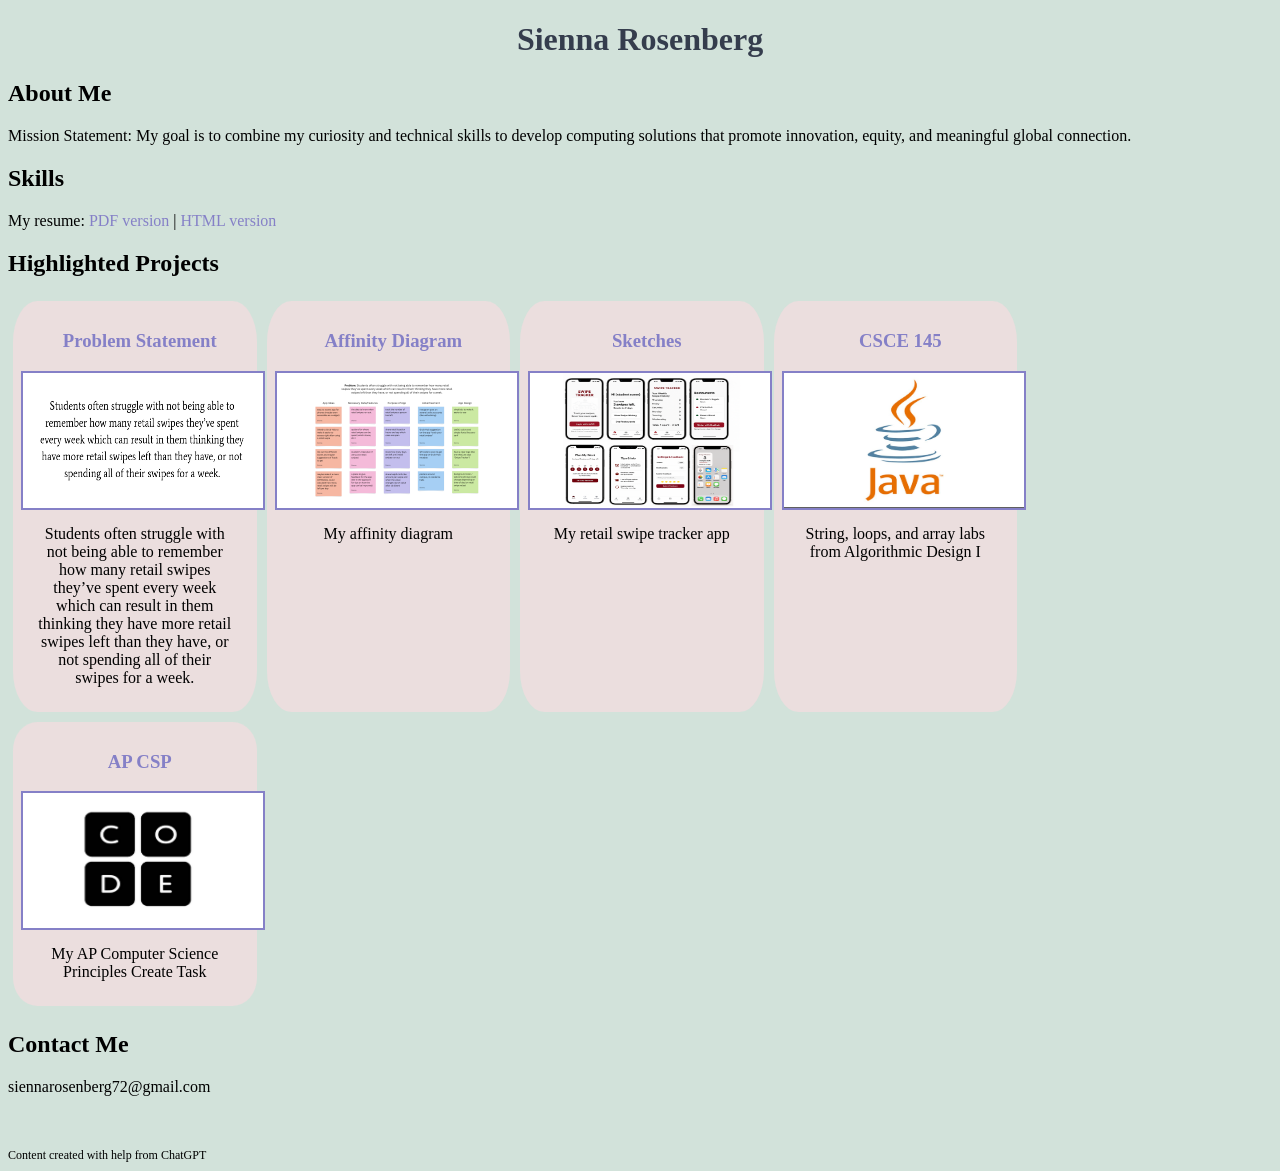
==== index.html @ 08573555 "footer" ====
<!DOCTYPE html>
<html>
    <head>
        <title>CSCE Project</title>
        <link rel="stylesheet" href="styles.css">
    </head>
    <body>
            <h1>Sienna Rosenberg</h1>
            <div class="about">
                <h2>About Me</h2>
                <p>Mission Statement: My goal is to combine my curiosity and technical skills to develop computing solutions that promote innovation, equity, and meaningful global connection.</p>
            </div>
            <div class="skills">
                <h2>Skills</h2>
                <span>
                    My resume: <a href="files/resume11.25.pdf">PDF version</a>
                    | <a href="resume.html">HTML version</a>
                </span>
            </div>
            <div class="projects">
                <h2>Highlighted Projects</h2>

                <!--   Problem Statement Assignment-->
                   <section class="project">
                    <a href="files/statement.pdf">
                        <h3>Problem Statement</h3>
                    </a>
                    <a href="files/statement.pdf">
                        <img src="images/problem.png">
                    </a>
                    <p>Students often struggle with not being able to remember how many retail swipes they’ve spent every week which can result in them thinking they have more retail swipes left than they have, or not spending all of their swipes for a week.</p>
                </section>

                <!--Affinity Diagram Assignment -->
                <section class="project">
                    <a href="files/Affinity_DOC.pdf">
                        <h3>Affinity Diagram</h3>
                    </a>
                    <a href="files/Affinity_DOC.pdf">
                        <img src="images/Affinity_IMG.png">
                    </a>
                    <p>My affinity diagram</p>
                </section>

                <!--Sketches Assignment-->
                <section class="project">
                    <a href="files/Sketches_DOC.pdf"><h3>Sketches</h3></a>
                    <a href="files/Sketches_DOC.pdf"><img src="images/Sketches_IMG.png"></a>
                    <p>My retail swipe tracker app</p>
                </section>

                <!--Repositories Assignment: CSCE145-->
                <section class="project">
                    <a href="https://github.com/siennarosenberg/CSCE145">
                        <h3>CSCE 145</h3>
                    </a>
                    <a href="https://github.com/siennarosenberg/CSCE145">
                        <img src="images/CSCE145.png">
                    </a>
                <p>String, loops, and array labs from Algorithmic Design I</p>
                </section>

                <!--Repositories Assignment: APCSP-->
                <section class="project">
                    <a href="https://github.com/siennarosenberg/APCSP">
                        <h3>AP CSP</h3>
                    </a>
                    <a href="https://github.com/siennarosenberg/APCSP">
                        <img src="images/APCSP.png">
                    </a>
                    <p>My AP Computer Science Principles Create Task</p>
                </section>

            </div>
            <div class="contact">
                <h2>Contact Me</h2>
                <p>siennarosenberg72@gmail.com
                </p>
            </div>
            <br><br>
    </body>
</html>
<footer>Content created with help from ChatGPT</footer>
---- styles.css ----
body {
    background: #d2e2da;
    font-family: Georgia, 'Times New Roman', Times, serif, Helvetica, sans-serif;
}
h1 {
    color: #353d4d;
    text-align: center;
}
h3 {
    color: rgb(133, 128, 199); 
    text-align: center;
}
.projects {
    display:flex;
    flex-wrap:wrap; 
} 
.projects h2 {
    width: 100%;
}
.project {
    width: 18%;
    margin: 5px;
    padding: 10px 8px;
    background: rgb(235, 222, 222);
    border-radius: 10%;
}
.project h3{
    margin-left: 10px;
}
.project img{
    width: 240px;
    height: 135px;
    margin: 10px;
    border: 2px solid rgb(133, 128, 199);
    display: block;
    margin: auto;
    text-align: center;
}
a { /* change the appearance of ALL links */
 text-decoration: none;
 color: rgb(133, 128, 199);
}
.project p { /* change the appearance of paragraph tags inside .project divs */
 text-align: center;
 margin: 15px;
}
footer{
    font-size: 12px;
}
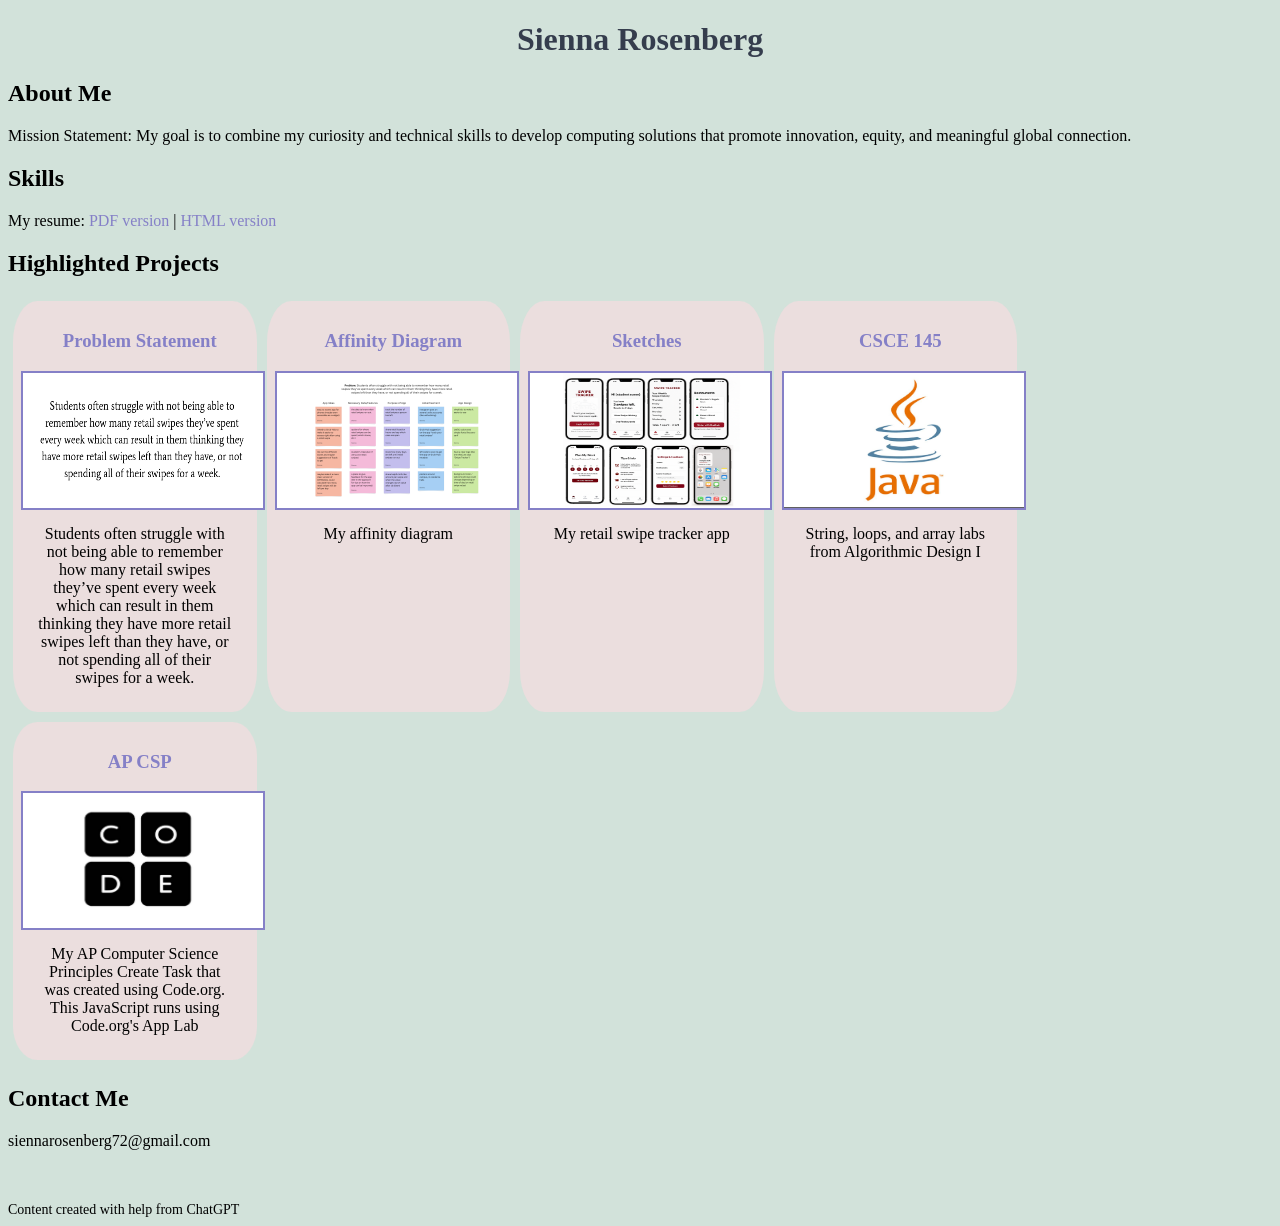
==== commit c0cb3610: "updating csp" ====
--- a/index.html
+++ b/index.html
@@ -69,7 +69,7 @@
                     <a href="https://github.com/siennarosenberg/APCSP">
                         <img src="images/APCSP.png">
                     </a>
-                    <p>My AP Computer Science Principles Create Task</p>
+                    <p>My AP Computer Science Principles Create Task that was created using Code.org. This JavaScript runs using Code.org's App Lab</p>
                 </section>
 
             </div>
--- a/styles.css
+++ b/styles.css
@@ -45,5 +45,5 @@
  margin: 15px;
 }
 footer{
-    font-size: 12px;
+    font-size: 14px;
 }
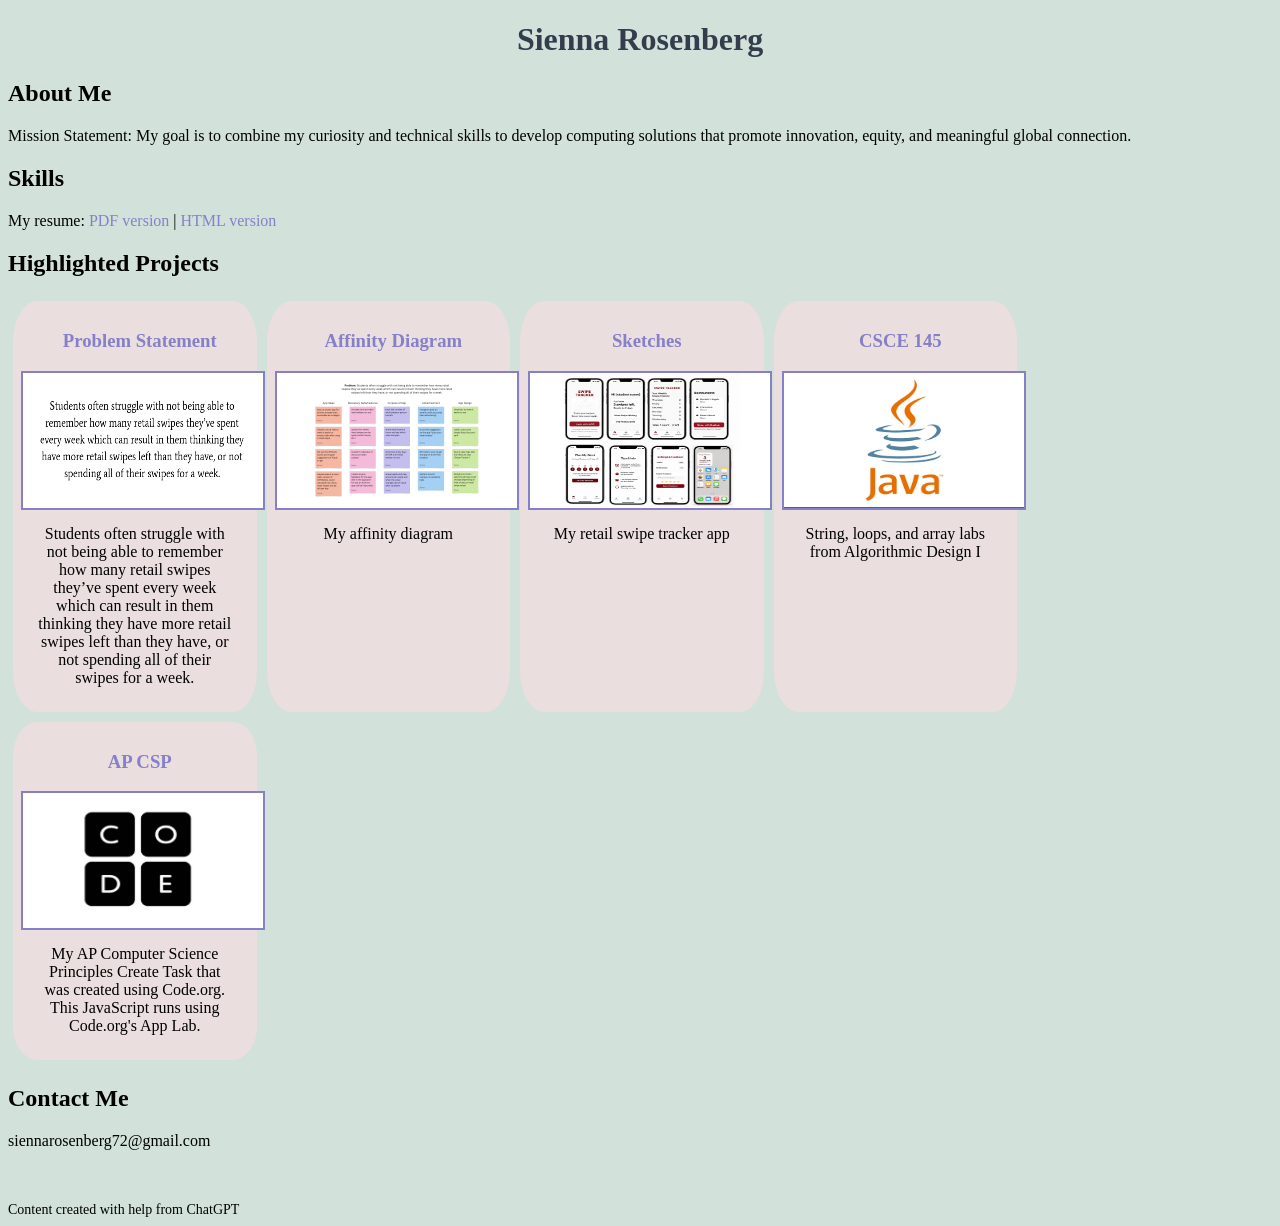
==== commit 6ece3e06: "adding punctuation" ====
--- a/index.html
+++ b/index.html
@@ -69,7 +69,7 @@
                     <a href="https://github.com/siennarosenberg/APCSP">
                         <img src="images/APCSP.png">
                     </a>
-                    <p>My AP Computer Science Principles Create Task that was created using Code.org. This JavaScript runs using Code.org's App Lab</p>
+                    <p>My AP Computer Science Principles Create Task that was created using Code.org. This JavaScript runs using Code.org's App Lab.</p>
                 </section>
 
             </div>
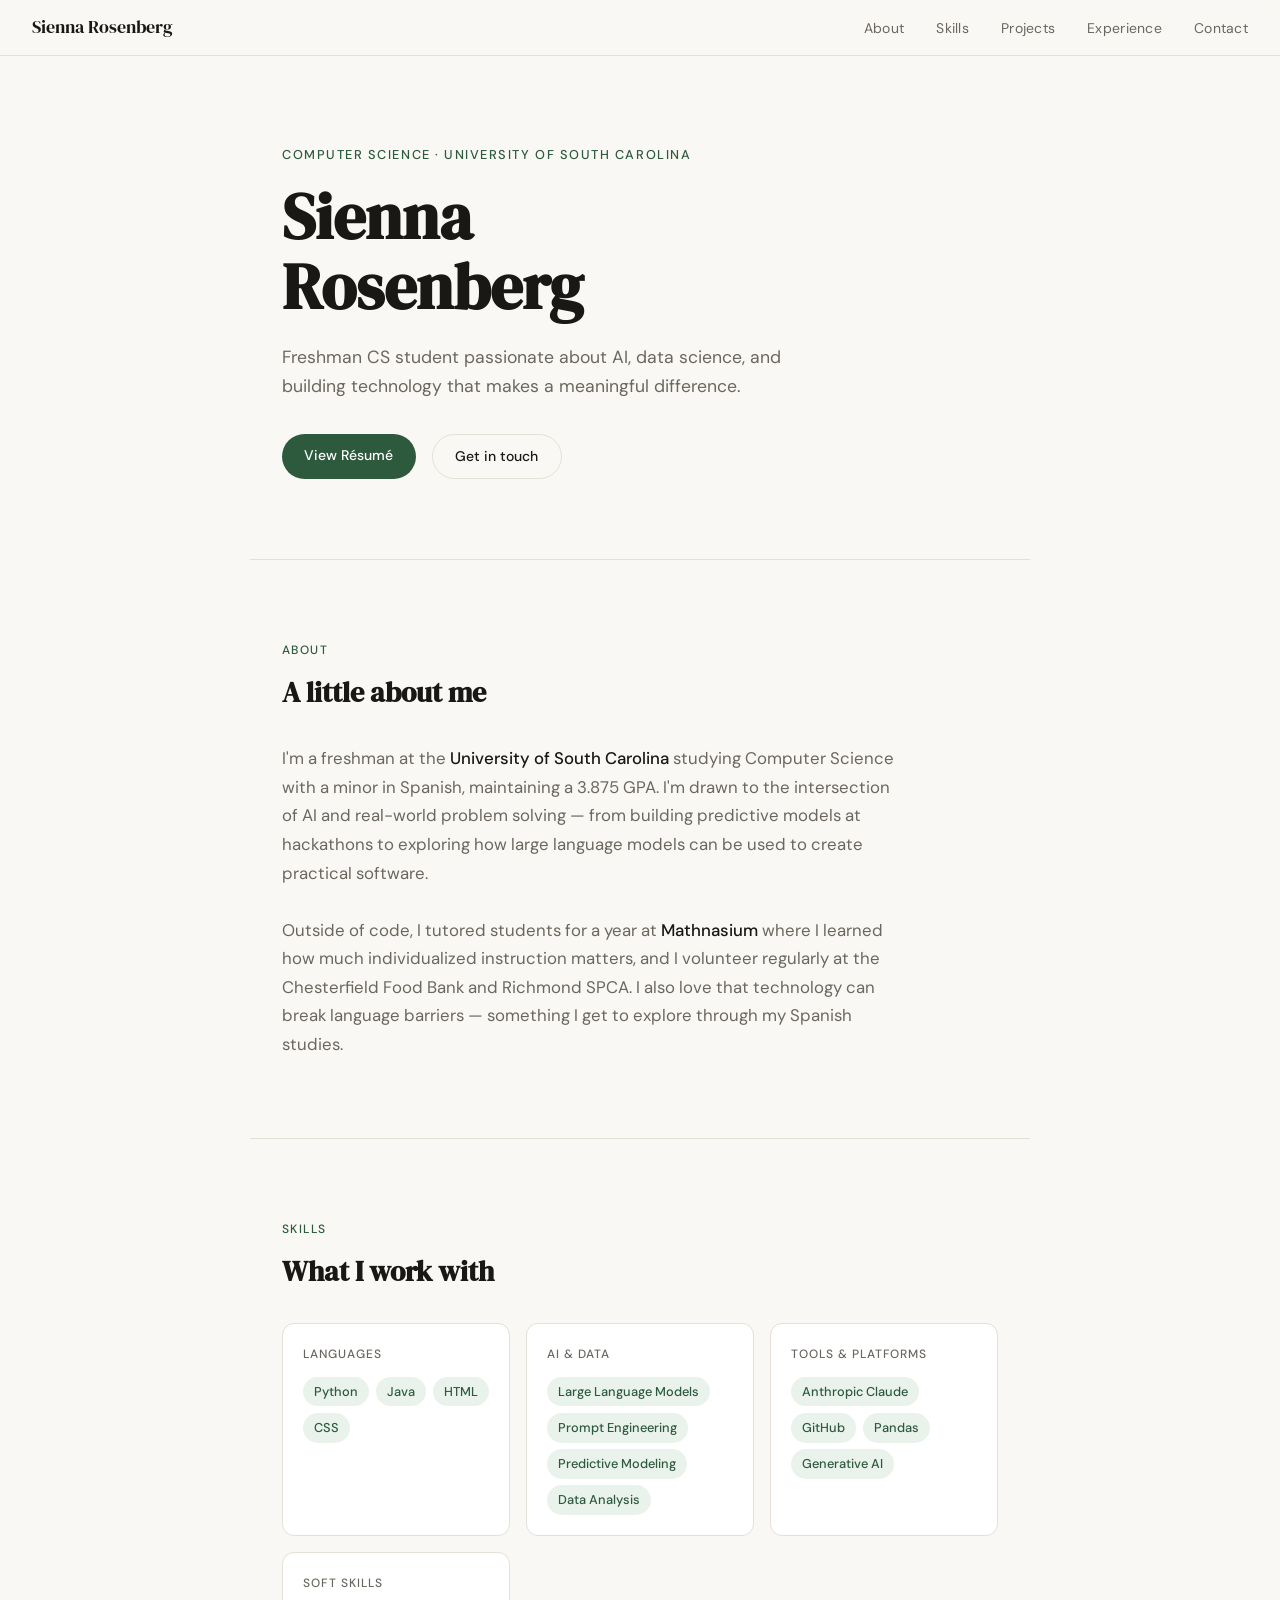
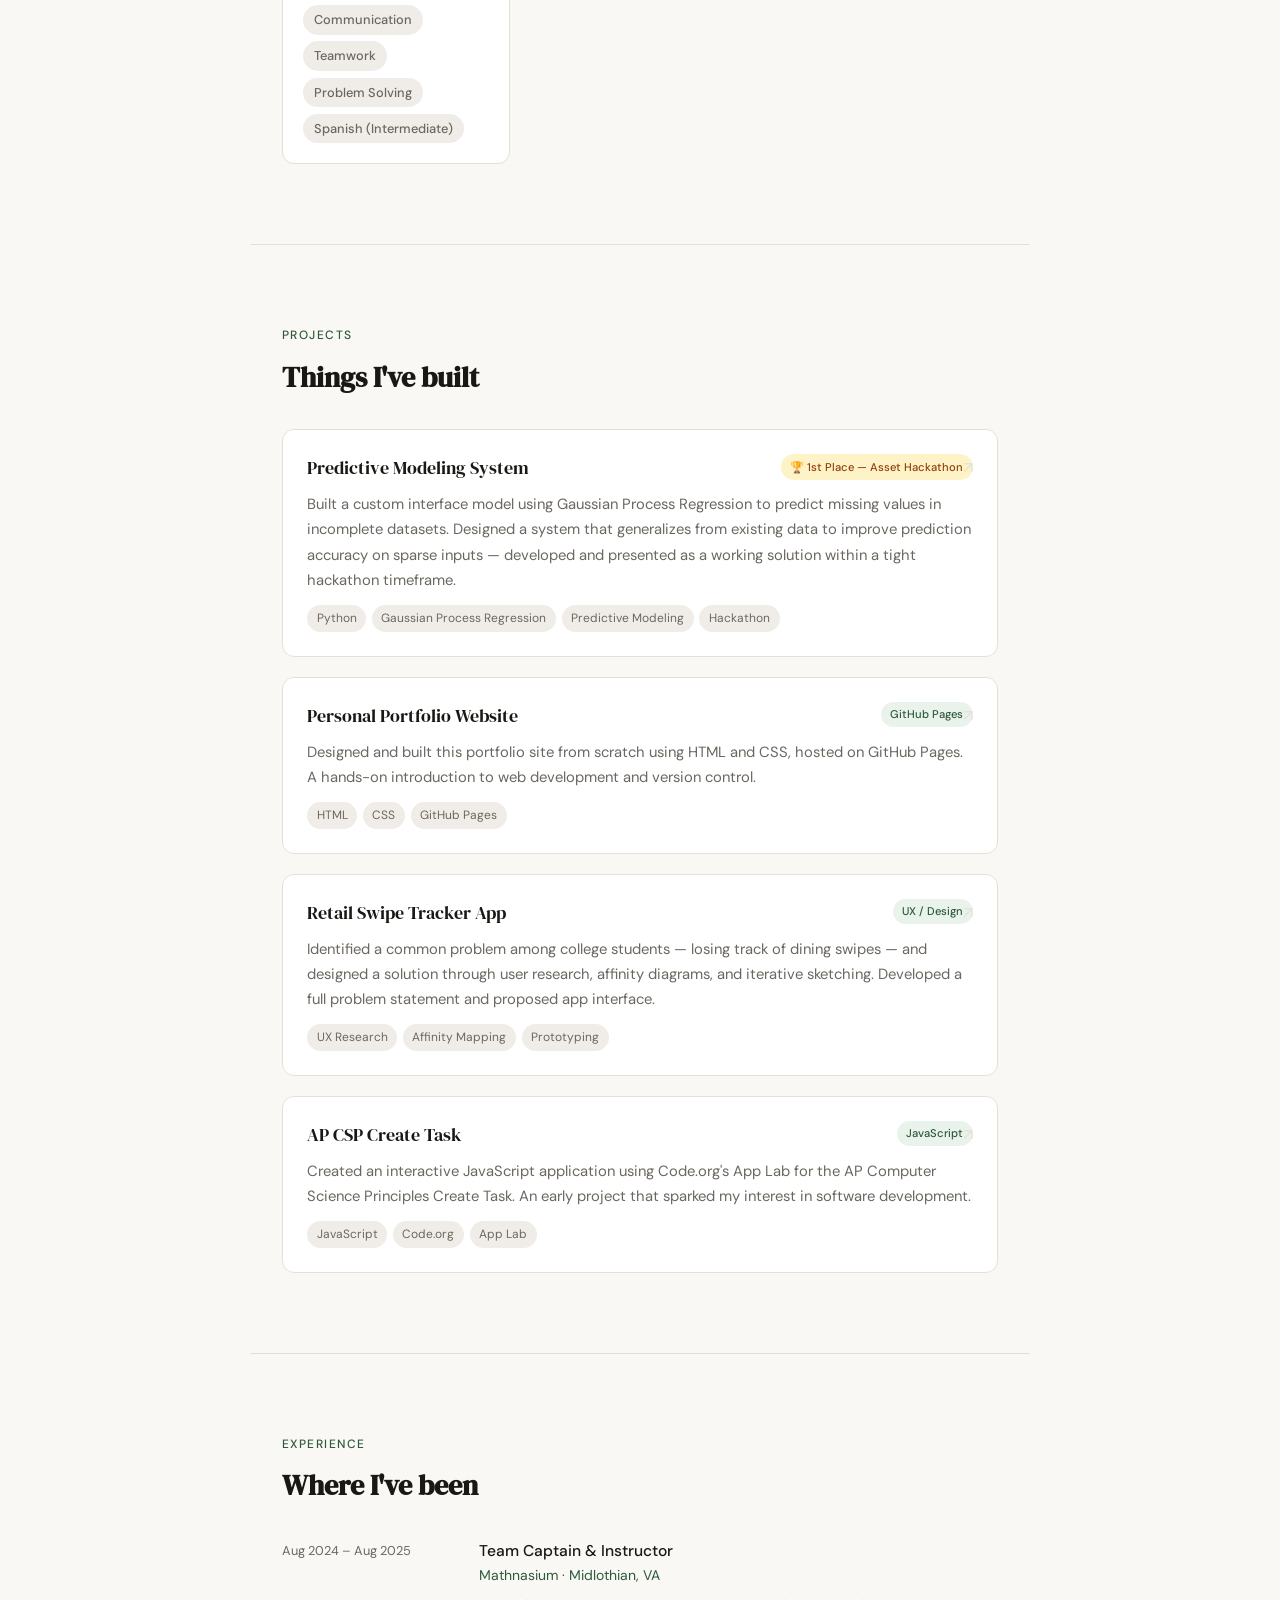
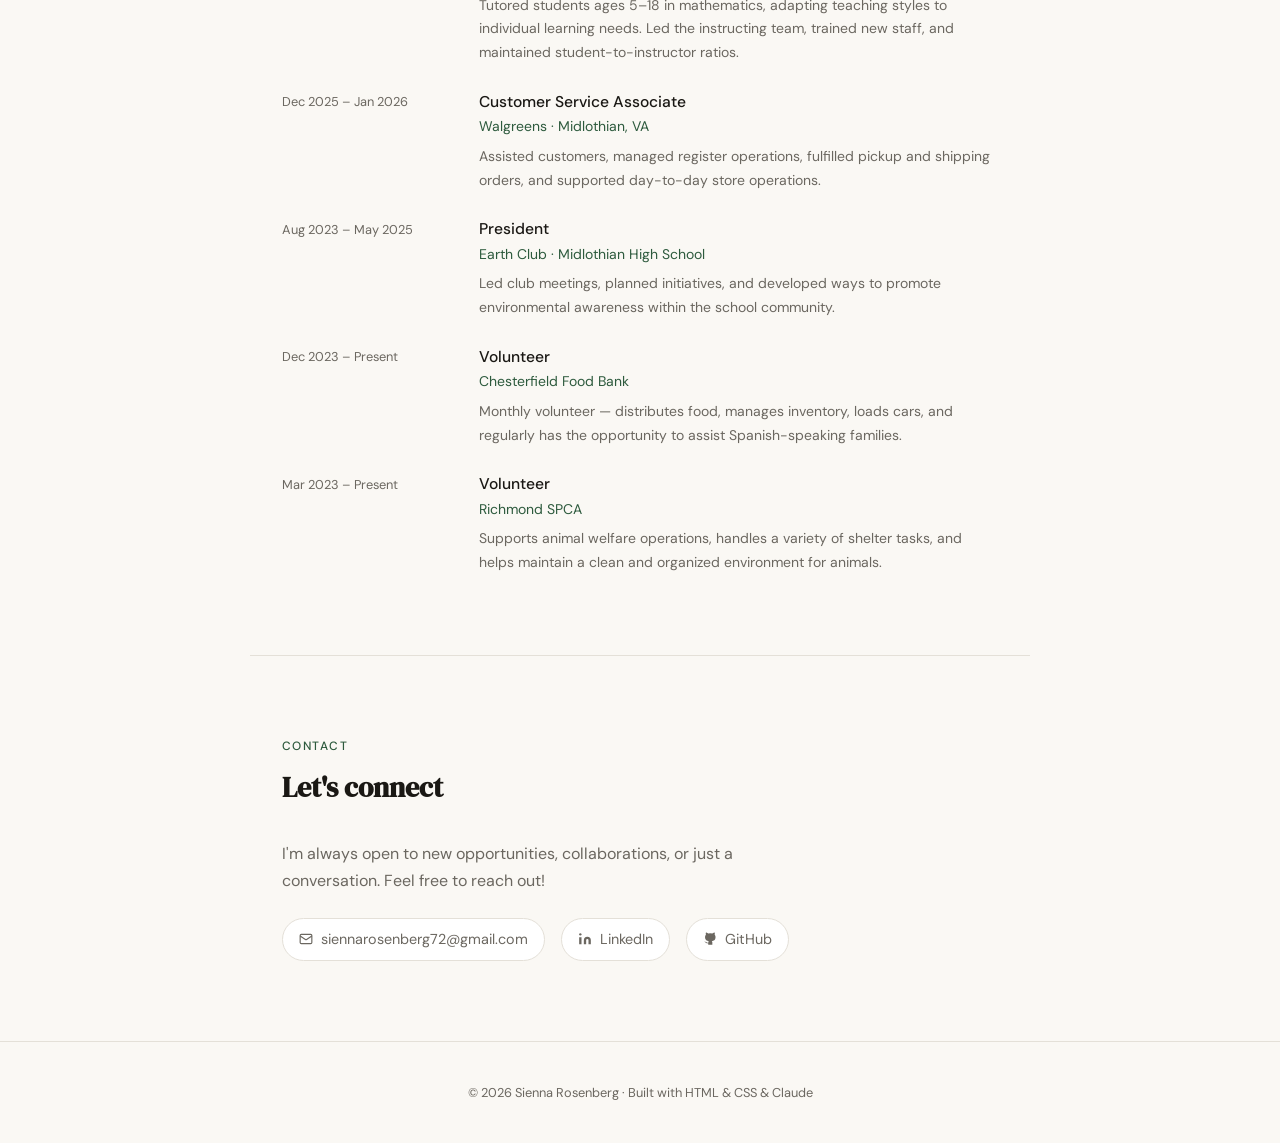
==== commit ee41ebc9: "Update index.html" ====
--- a/index.html
+++ b/index.html
@@ -1,84 +1,616 @@
-
 <!DOCTYPE html>
-<html>
-    <head>
-        <title>CSCE Project</title>
-        <link rel="stylesheet" href="styles.css">
-    </head>
-    <body>
-            <h1>Sienna Rosenberg</h1>
-            <div class="about">
-                <h2>About Me</h2>
-                <p>Mission Statement: My goal is to combine my curiosity and technical skills to develop computing solutions that promote innovation, equity, and meaningful global connection.</p>
-            </div>
-            <div class="skills">
-                <h2>Skills</h2>
-                <span>
-                    My resume: <a href="files/resume11.25.pdf">PDF version</a>
-                    | <a href="resume.html">HTML version</a>
-                </span>
-            </div>
-            <div class="projects">
-                <h2>Highlighted Projects</h2>
-
-                <!--   Problem Statement Assignment-->
-                   <section class="project">
-                    <a href="files/statement.pdf">
-                        <h3>Problem Statement</h3>
-                    </a>
-                    <a href="files/statement.pdf">
-                        <img src="images/problem.png">
-                    </a>
-                    <p>Students often struggle with not being able to remember how many retail swipes they’ve spent every week which can result in them thinking they have more retail swipes left than they have, or not spending all of their swipes for a week.</p>
-                </section>
-
-                <!--Affinity Diagram Assignment -->
-                <section class="project">
-                    <a href="files/Affinity_DOC.pdf">
-                        <h3>Affinity Diagram</h3>
-                    </a>
-                    <a href="files/Affinity_DOC.pdf">
-                        <img src="images/Affinity_IMG.png">
-                    </a>
-                    <p>My affinity diagram</p>
-                </section>
-
-                <!--Sketches Assignment-->
-                <section class="project">
-                    <a href="files/Sketches_DOC.pdf"><h3>Sketches</h3></a>
-                    <a href="files/Sketches_DOC.pdf"><img src="images/Sketches_IMG.png"></a>
-                    <p>My retail swipe tracker app</p>
-                </section>
-
-                <!--Repositories Assignment: CSCE145-->
-                <section class="project">
-                    <a href="https://github.com/siennarosenberg/CSCE145">
-                        <h3>CSCE 145</h3>
-                    </a>
-                    <a href="https://github.com/siennarosenberg/CSCE145">
-                        <img src="images/CSCE145.png">
-                    </a>
-                <p>String, loops, and array labs from Algorithmic Design I</p>
-                </section>
-
-                <!--Repositories Assignment: APCSP-->
-                <section class="project">
-                    <a href="https://github.com/siennarosenberg/APCSP">
-                        <h3>AP CSP</h3>
-                    </a>
-                    <a href="https://github.com/siennarosenberg/APCSP">
-                        <img src="images/APCSP.png">
-                    </a>
-                    <p>My AP Computer Science Principles Create Task that was created using Code.org. This JavaScript runs using Code.org's App Lab.</p>
-                </section>
-
-            </div>
-            <div class="contact">
-                <h2>Contact Me</h2>
-                <p>siennarosenberg72@gmail.com
-                </p>
-            </div>
-            <br><br>
-    </body>
+<html lang="en">
+<head>
+  <meta charset="UTF-8" />
+  <meta name="viewport" content="width=device-width, initial-scale=1.0" />
+  <title>Sienna Rosenberg</title>
+  <link href="https://fonts.googleapis.com/css2?family=DM+Serif+Display&family=DM+Sans:wght@300;400;500&display=swap" rel="stylesheet" />
+  <style>
+    *, *::before, *::after { box-sizing: border-box; margin: 0; padding: 0; }
+
+    :root {
+      --cream: #faf8f4;
+      --ink: #1a1814;
+      --muted: #6b6760;
+      --accent: #2d5a3d;
+      --accent-light: #eaf2ec;
+      --border: #e4e0d8;
+      --white: #ffffff;
+    }
+
+    html { scroll-behavior: smooth; }
+
+    body {
+      font-family: 'DM Sans', sans-serif;
+      background: var(--cream);
+      color: var(--ink);
+      font-size: 16px;
+      line-height: 1.7;
+    }
+
+    /* NAV */
+    nav {
+      position: fixed;
+      top: 0; left: 0; right: 0;
+      background: rgba(250, 248, 244, 0.92);
+      backdrop-filter: blur(8px);
+      border-bottom: 1px solid var(--border);
+      z-index: 100;
+      padding: 0 2rem;
+      height: 56px;
+      display: flex;
+      align-items: center;
+      justify-content: space-between;
+    }
+
+    .nav-name {
+      font-family: 'DM Serif Display', serif;
+      font-size: 1.1rem;
+      color: var(--ink);
+      text-decoration: none;
+    }
+
+    .nav-links {
+      display: flex;
+      gap: 2rem;
+      list-style: none;
+    }
+
+    .nav-links a {
+      font-size: 0.875rem;
+      font-weight: 400;
+      color: var(--muted);
+      text-decoration: none;
+      letter-spacing: 0.02em;
+      transition: color 0.2s;
+    }
+
+    .nav-links a:hover { color: var(--ink); }
+
+    /* SECTIONS */
+    section {
+      max-width: 780px;
+      margin: 0 auto;
+      padding: 5rem 2rem;
+    }
+
+    section + section {
+      border-top: 1px solid var(--border);
+    }
+
+    /* HERO */
+    #hero {
+      padding-top: 9rem;
+      padding-bottom: 5rem;
+    }
+
+    .hero-eyebrow {
+      font-size: 0.8rem;
+      font-weight: 500;
+      letter-spacing: 0.12em;
+      text-transform: uppercase;
+      color: var(--accent);
+      margin-bottom: 1rem;
+    }
+
+    h1 {
+      font-family: 'DM Serif Display', serif;
+      font-size: clamp(2.8rem, 6vw, 4rem);
+      line-height: 1.1;
+      color: var(--ink);
+      margin-bottom: 1.25rem;
+    }
+
+    .hero-sub {
+      font-size: 1.1rem;
+      color: var(--muted);
+      max-width: 520px;
+      margin-bottom: 2rem;
+    }
+
+    .hero-links {
+      display: flex;
+      gap: 1rem;
+      flex-wrap: wrap;
+    }
+
+    .btn {
+      display: inline-block;
+      padding: 0.6rem 1.4rem;
+      border-radius: 100px;
+      font-size: 0.875rem;
+      font-weight: 500;
+      text-decoration: none;
+      transition: all 0.2s;
+    }
+
+    .btn-primary {
+      background: var(--accent);
+      color: #fff;
+    }
+
+    .btn-primary:hover { background: #234a30; }
+
+    .btn-outline {
+      border: 1px solid var(--border);
+      color: var(--ink);
+      background: transparent;
+    }
+
+    .btn-outline:hover { background: var(--white); border-color: #ccc; }
+
+    /* SECTION HEADINGS */
+    .section-label {
+      font-size: 0.75rem;
+      font-weight: 500;
+      letter-spacing: 0.12em;
+      text-transform: uppercase;
+      color: var(--accent);
+      margin-bottom: 0.5rem;
+    }
+
+    h2 {
+      font-family: 'DM Serif Display', serif;
+      font-size: 1.75rem;
+      color: var(--ink);
+      margin-bottom: 1.75rem;
+    }
+
+    /* ABOUT */
+    .about-text {
+      font-size: 1.05rem;
+      color: var(--muted);
+      max-width: 620px;
+    }
+
+    .about-text strong { color: var(--ink); font-weight: 500; }
+
+    /* SKILLS */
+    .skills-grid {
+      display: grid;
+      grid-template-columns: repeat(auto-fit, minmax(200px, 1fr));
+      gap: 1rem;
+    }
+
+    .skill-card {
+      background: var(--white);
+      border: 1px solid var(--border);
+      border-radius: 12px;
+      padding: 1.25rem;
+    }
+
+    .skill-card-title {
+      font-size: 0.75rem;
+      font-weight: 500;
+      letter-spacing: 0.08em;
+      text-transform: uppercase;
+      color: var(--muted);
+      margin-bottom: 0.75rem;
+    }
+
+    .skill-tags {
+      display: flex;
+      flex-wrap: wrap;
+      gap: 0.4rem;
+    }
+
+    .tag {
+      font-size: 0.8rem;
+      padding: 0.25rem 0.7rem;
+      border-radius: 100px;
+      background: var(--accent-light);
+      color: var(--accent);
+      font-weight: 500;
+    }
+
+    .tag-gray {
+      background: #f0ede8;
+      color: var(--muted);
+    }
+
+    /* PROJECTS */
+    .projects-list {
+      display: flex;
+      flex-direction: column;
+      gap: 1.25rem;
+    }
+
+    .project-card {
+      background: var(--white);
+      border: 1px solid var(--border);
+      border-radius: 12px;
+      padding: 1.5rem;
+      text-decoration: none;
+      color: inherit;
+      display: block;
+      transition: border-color 0.2s, transform 0.2s;
+      position: relative;
+    }
+
+    .project-card:hover {
+      border-color: var(--accent);
+      transform: translateY(-2px);
+    }
+
+    .project-header {
+      display: flex;
+      align-items: flex-start;
+      justify-content: space-between;
+      gap: 1rem;
+      margin-bottom: 0.5rem;
+    }
+
+    .project-title {
+      font-family: 'DM Serif Display', serif;
+      font-size: 1.1rem;
+      color: var(--ink);
+    }
+
+    .project-badge {
+      font-size: 0.7rem;
+      font-weight: 500;
+      padding: 0.2rem 0.6rem;
+      border-radius: 100px;
+      white-space: nowrap;
+    }
+
+    .badge-winner {
+      background: #fef3c7;
+      color: #92400e;
+    }
+
+    .badge-class {
+      background: var(--accent-light);
+      color: var(--accent);
+    }
+
+    .project-desc {
+      font-size: 0.925rem;
+      color: var(--muted);
+      margin-bottom: 0.75rem;
+    }
+
+    .project-tags {
+      display: flex;
+      flex-wrap: wrap;
+      gap: 0.35rem;
+    }
+
+    .project-tag {
+      font-size: 0.75rem;
+      padding: 0.2rem 0.6rem;
+      border-radius: 100px;
+      background: #f0ede8;
+      color: var(--muted);
+    }
+
+    .arrow {
+      position: absolute;
+      top: 1.5rem;
+      right: 1.5rem;
+      font-size: 1rem;
+      color: var(--border);
+      transition: color 0.2s;
+    }
+
+    .project-card:hover .arrow { color: var(--accent); }
+
+    /* EXPERIENCE */
+    .exp-list {
+      display: flex;
+      flex-direction: column;
+      gap: 1.5rem;
+    }
+
+    .exp-item {
+      display: grid;
+      grid-template-columns: 1fr 3fr;
+      gap: 1.5rem;
+    }
+
+    @media (max-width: 560px) {
+      .exp-item { grid-template-columns: 1fr; gap: 0.25rem; }
+      nav .nav-links { display: none; }
+    }
+
+    .exp-date {
+      font-size: 0.8rem;
+      color: var(--muted);
+      padding-top: 0.15rem;
+    }
+
+    .exp-role {
+      font-weight: 500;
+      font-size: 0.975rem;
+      color: var(--ink);
+    }
+
+    .exp-org {
+      font-size: 0.875rem;
+      color: var(--accent);
+      margin-bottom: 0.35rem;
+    }
+
+    .exp-desc {
+      font-size: 0.875rem;
+      color: var(--muted);
+    }
+
+    /* CONTACT */
+    .contact-row {
+      display: flex;
+      flex-wrap: wrap;
+      gap: 1rem;
+      margin-top: 1.5rem;
+    }
+
+    .contact-link {
+      display: flex;
+      align-items: center;
+      gap: 0.5rem;
+      font-size: 0.9rem;
+      color: var(--muted);
+      text-decoration: none;
+      padding: 0.5rem 1rem;
+      border: 1px solid var(--border);
+      border-radius: 100px;
+      background: var(--white);
+      transition: all 0.2s;
+    }
+
+    .contact-link:hover {
+      color: var(--ink);
+      border-color: #aaa;
+    }
+
+    /* FOOTER */
+    footer {
+      text-align: center;
+      padding: 2.5rem;
+      font-size: 0.8rem;
+      color: var(--muted);
+      border-top: 1px solid var(--border);
+    }
+
+    /* ANIMATIONS */
+    @keyframes fadeUp {
+      from { opacity: 0; transform: translateY(18px); }
+      to   { opacity: 1; transform: translateY(0); }
+    }
+
+    .fade-up {
+      opacity: 0;
+      animation: fadeUp 0.55s ease forwards;
+    }
+
+    .delay-1 { animation-delay: 0.1s; }
+    .delay-2 { animation-delay: 0.22s; }
+    .delay-3 { animation-delay: 0.34s; }
+    .delay-4 { animation-delay: 0.46s; }
+  </style>
+</head>
+<body>
+
+  <nav>
+    <a class="nav-name" href="#hero">Sienna Rosenberg</a>
+    <ul class="nav-links">
+      <li><a href="#about">About</a></li>
+      <li><a href="#skills">Skills</a></li>
+      <li><a href="#projects">Projects</a></li>
+      <li><a href="#experience">Experience</a></li>
+      <li><a href="#contact">Contact</a></li>
+    </ul>
+  </nav>
+
+  <!-- HERO -->
+  <section id="hero">
+    <p class="hero-eyebrow fade-up">Computer Science · University of South Carolina</p>
+    <h1 class="fade-up delay-1">Sienna<br>Rosenberg</h1>
+    <p class="hero-sub fade-up delay-2">Freshman CS student passionate about AI, data science, and building technology that makes a meaningful difference.</p>
+    <div class="hero-links fade-up delay-3">
+      <a href="https://siennarosenberg.github.io/files/resume11.25.pdf" class="btn btn-primary" target="_blank">View Résumé</a>
+      <a href="#contact" class="btn btn-outline">Get in touch</a>
+    </div>
+  </section>
+
+  <!-- ABOUT -->
+  <section id="about">
+    <p class="section-label">About</p>
+    <h2>A little about me</h2>
+    <p class="about-text">
+      I'm a freshman at the <strong>University of South Carolina</strong> studying Computer Science with a minor in Spanish, maintaining a 3.875 GPA. I'm drawn to the intersection of AI and real-world problem solving — from building predictive models at hackathons to exploring how large language models can be used to create practical software.<br><br>
+      Outside of code, I tutored students for a year at <strong>Mathnasium</strong> where I learned how much individualized instruction matters, and I volunteer regularly at the Chesterfield Food Bank and Richmond SPCA. I also love that technology can break language barriers — something I get to explore through my Spanish studies.
+    </p>
+  </section>
+
+  <!-- SKILLS -->
+  <section id="skills">
+    <p class="section-label">Skills</p>
+    <h2>What I work with</h2>
+    <div class="skills-grid">
+      <div class="skill-card">
+        <p class="skill-card-title">Languages</p>
+        <div class="skill-tags">
+          <span class="tag">Python</span>
+          <span class="tag">Java</span>
+          <span class="tag">HTML</span>
+          <span class="tag">CSS</span>
+        </div>
+      </div>
+      <div class="skill-card">
+        <p class="skill-card-title">AI &amp; Data</p>
+        <div class="skill-tags">
+          <span class="tag">Large Language Models</span>
+          <span class="tag">Prompt Engineering</span>
+          <span class="tag">Predictive Modeling</span>
+          <span class="tag">Data Analysis</span>
+        </div>
+      </div>
+      <div class="skill-card">
+        <p class="skill-card-title">Tools &amp; Platforms</p>
+        <div class="skill-tags">
+          <span class="tag">Anthropic Claude</span>
+          <span class="tag">GitHub</span>
+          <span class="tag">Pandas</span>
+          <span class="tag">Generative AI</span>
+        </div>
+      </div>
+      <div class="skill-card">
+        <p class="skill-card-title">Soft Skills</p>
+        <div class="skill-tags">
+          <span class="tag tag-gray">Communication</span>
+          <span class="tag tag-gray">Teamwork</span>
+          <span class="tag tag-gray">Problem Solving</span>
+          <span class="tag tag-gray">Spanish (Intermediate)</span>
+        </div>
+      </div>
+    </div>
+  </section>
+
+  <!-- PROJECTS -->
+  <section id="projects">
+    <p class="section-label">Projects</p>
+    <h2>Things I've built</h2>
+    <div class="projects-list">
+
+      <a class="project-card" href="#" target="_blank">
+        <div class="project-header">
+          <span class="project-title">Predictive Modeling System</span>
+          <span class="project-badge badge-winner">🏆 1st Place — Asset Hackathon</span>
+        </div>
+        <p class="project-desc">Built a custom interface model using Gaussian Process Regression to predict missing values in incomplete datasets. Designed a system that generalizes from existing data to improve prediction accuracy on sparse inputs — developed and presented as a working solution within a tight hackathon timeframe.</p>
+        <div class="project-tags">
+          <span class="project-tag">Python</span>
+          <span class="project-tag">Gaussian Process Regression</span>
+          <span class="project-tag">Predictive Modeling</span>
+          <span class="project-tag">Hackathon</span>
+        </div>
+        <span class="arrow">↗</span>
+      </a>
+
+      <a class="project-card" href="https://siennarosenberg.github.io/" target="_blank">
+        <div class="project-header">
+          <span class="project-title">Personal Portfolio Website</span>
+          <span class="project-badge badge-class">GitHub Pages</span>
+        </div>
+        <p class="project-desc">Designed and built this portfolio site from scratch using HTML and CSS, hosted on GitHub Pages. A hands-on introduction to web development and version control.</p>
+        <div class="project-tags">
+          <span class="project-tag">HTML</span>
+          <span class="project-tag">CSS</span>
+          <span class="project-tag">GitHub Pages</span>
+        </div>
+        <span class="arrow">↗</span>
+      </a>
+
+      <a class="project-card" href="https://github.com/siennarosenberg/CSCE145" target="_blank">
+        <div class="project-header">
+          <span class="project-title">Retail Swipe Tracker App</span>
+          <span class="project-badge badge-class">UX / Design</span>
+        </div>
+        <p class="project-desc">Identified a common problem among college students — losing track of dining swipes — and designed a solution through user research, affinity diagrams, and iterative sketching. Developed a full problem statement and proposed app interface.</p>
+        <div class="project-tags">
+          <span class="project-tag">UX Research</span>
+          <span class="project-tag">Affinity Mapping</span>
+          <span class="project-tag">Prototyping</span>
+        </div>
+        <span class="arrow">↗</span>
+      </a>
+
+      <a class="project-card" href="https://github.com/siennarosenberg/APCSP" target="_blank">
+        <div class="project-header">
+          <span class="project-title">AP CSP Create Task</span>
+          <span class="project-badge badge-class">JavaScript</span>
+        </div>
+        <p class="project-desc">Created an interactive JavaScript application using Code.org's App Lab for the AP Computer Science Principles Create Task. An early project that sparked my interest in software development.</p>
+        <div class="project-tags">
+          <span class="project-tag">JavaScript</span>
+          <span class="project-tag">Code.org</span>
+          <span class="project-tag">App Lab</span>
+        </div>
+        <span class="arrow">↗</span>
+      </a>
+
+    </div>
+  </section>
+
+  <!-- EXPERIENCE -->
+  <section id="experience">
+    <p class="section-label">Experience</p>
+    <h2>Where I've been</h2>
+    <div class="exp-list">
+
+      <div class="exp-item">
+        <span class="exp-date">Aug 2024 – Aug 2025</span>
+        <div>
+          <p class="exp-role">Team Captain &amp; Instructor</p>
+          <p class="exp-org">Mathnasium · Midlothian, VA</p>
+          <p class="exp-desc">Tutored students ages 5–18 in mathematics, adapting teaching styles to individual learning needs. Led the instructing team, trained new staff, and maintained student-to-instructor ratios.</p>
+        </div>
+      </div>
+
+      <div class="exp-item">
+        <span class="exp-date">Dec 2025 – Jan 2026</span>
+        <div>
+          <p class="exp-role">Customer Service Associate</p>
+          <p class="exp-org">Walgreens · Midlothian, VA</p>
+          <p class="exp-desc">Assisted customers, managed register operations, fulfilled pickup and shipping orders, and supported day-to-day store operations.</p>
+        </div>
+      </div>
+
+      <div class="exp-item">
+        <span class="exp-date">Aug 2023 – May 2025</span>
+        <div>
+          <p class="exp-role">President</p>
+          <p class="exp-org">Earth Club · Midlothian High School</p>
+          <p class="exp-desc">Led club meetings, planned initiatives, and developed ways to promote environmental awareness within the school community.</p>
+        </div>
+      </div>
+
+      <div class="exp-item">
+        <span class="exp-date">Dec 2023 – Present</span>
+        <div>
+          <p class="exp-role">Volunteer</p>
+          <p class="exp-org">Chesterfield Food Bank</p>
+          <p class="exp-desc">Monthly volunteer — distributes food, manages inventory, loads cars, and regularly has the opportunity to assist Spanish-speaking families.</p>
+        </div>
+      </div>
+
+      <div class="exp-item">
+        <span class="exp-date">Mar 2023 – Present</span>
+        <div>
+          <p class="exp-role">Volunteer</p>
+          <p class="exp-org">Richmond SPCA</p>
+          <p class="exp-desc">Supports animal welfare operations, handles a variety of shelter tasks, and helps maintain a clean and organized environment for animals.</p>
+        </div>
+      </div>
+
+    </div>
+  </section>
+
+  <!-- CONTACT -->
+  <section id="contact">
+    <p class="section-label">Contact</p>
+    <h2>Let's connect</h2>
+    <p style="color: var(--muted); max-width: 480px;">I'm always open to new opportunities, collaborations, or just a conversation. Feel free to reach out!</p>
+    <div class="contact-row">
+      <a class="contact-link" href="mailto:siennarosenberg72@gmail.com">
+        <svg width="14" height="14" viewBox="0 0 24 24" fill="none" stroke="currentColor" stroke-width="2"><rect x="2" y="4" width="20" height="16" rx="2"/><path d="m22 7-8.97 5.7a1.94 1.94 0 0 1-2.06 0L2 7"/></svg>
+        siennarosenberg72@gmail.com
+      </a>
+      <a class="contact-link" href="https://linkedin.com/in/siennarosenberg" target="_blank">
+        <svg width="14" height="14" viewBox="0 0 24 24" fill="currentColor"><path d="M16 8a6 6 0 0 1 6 6v7h-4v-7a2 2 0 0 0-2-2 2 2 0 0 0-2 2v7h-4v-7a6 6 0 0 1 6-6z"/><rect x="2" y="9" width="4" height="12"/><circle cx="4" cy="4" r="2"/></svg>
+        LinkedIn
+      </a>
+      <a class="contact-link" href="https://github.com/siennarosenberg" target="_blank">
+        <svg width="14" height="14" viewBox="0 0 24 24" fill="currentColor"><path d="M9 19c-5 1.5-5-2.5-7-3m14 6v-3.87a3.37 3.37 0 0 0-.94-2.61c3.14-.35 6.44-1.54 6.44-7A5.44 5.44 0 0 0 20 4.77 5.07 5.07 0 0 0 19.91 1S18.73.65 16 2.48a13.38 13.38 0 0 0-7 0C6.27.65 5.09 1 5.09 1A5.07 5.07 0 0 0 5 4.77a5.44 5.44 0 0 0-1.5 3.78c0 5.42 3.3 6.61 6.44 7A3.37 3.37 0 0 0 9 18.13V22"/></svg>
+        GitHub
+      </a>
+    </div>
+  </section>
+
+  <footer>
+    © 2026 Sienna Rosenberg · Built with HTML &amp; CSS &amp; Claude
+  </footer>
+
+</body>
 </html>
-<footer>Content created with help from ChatGPT</footer>
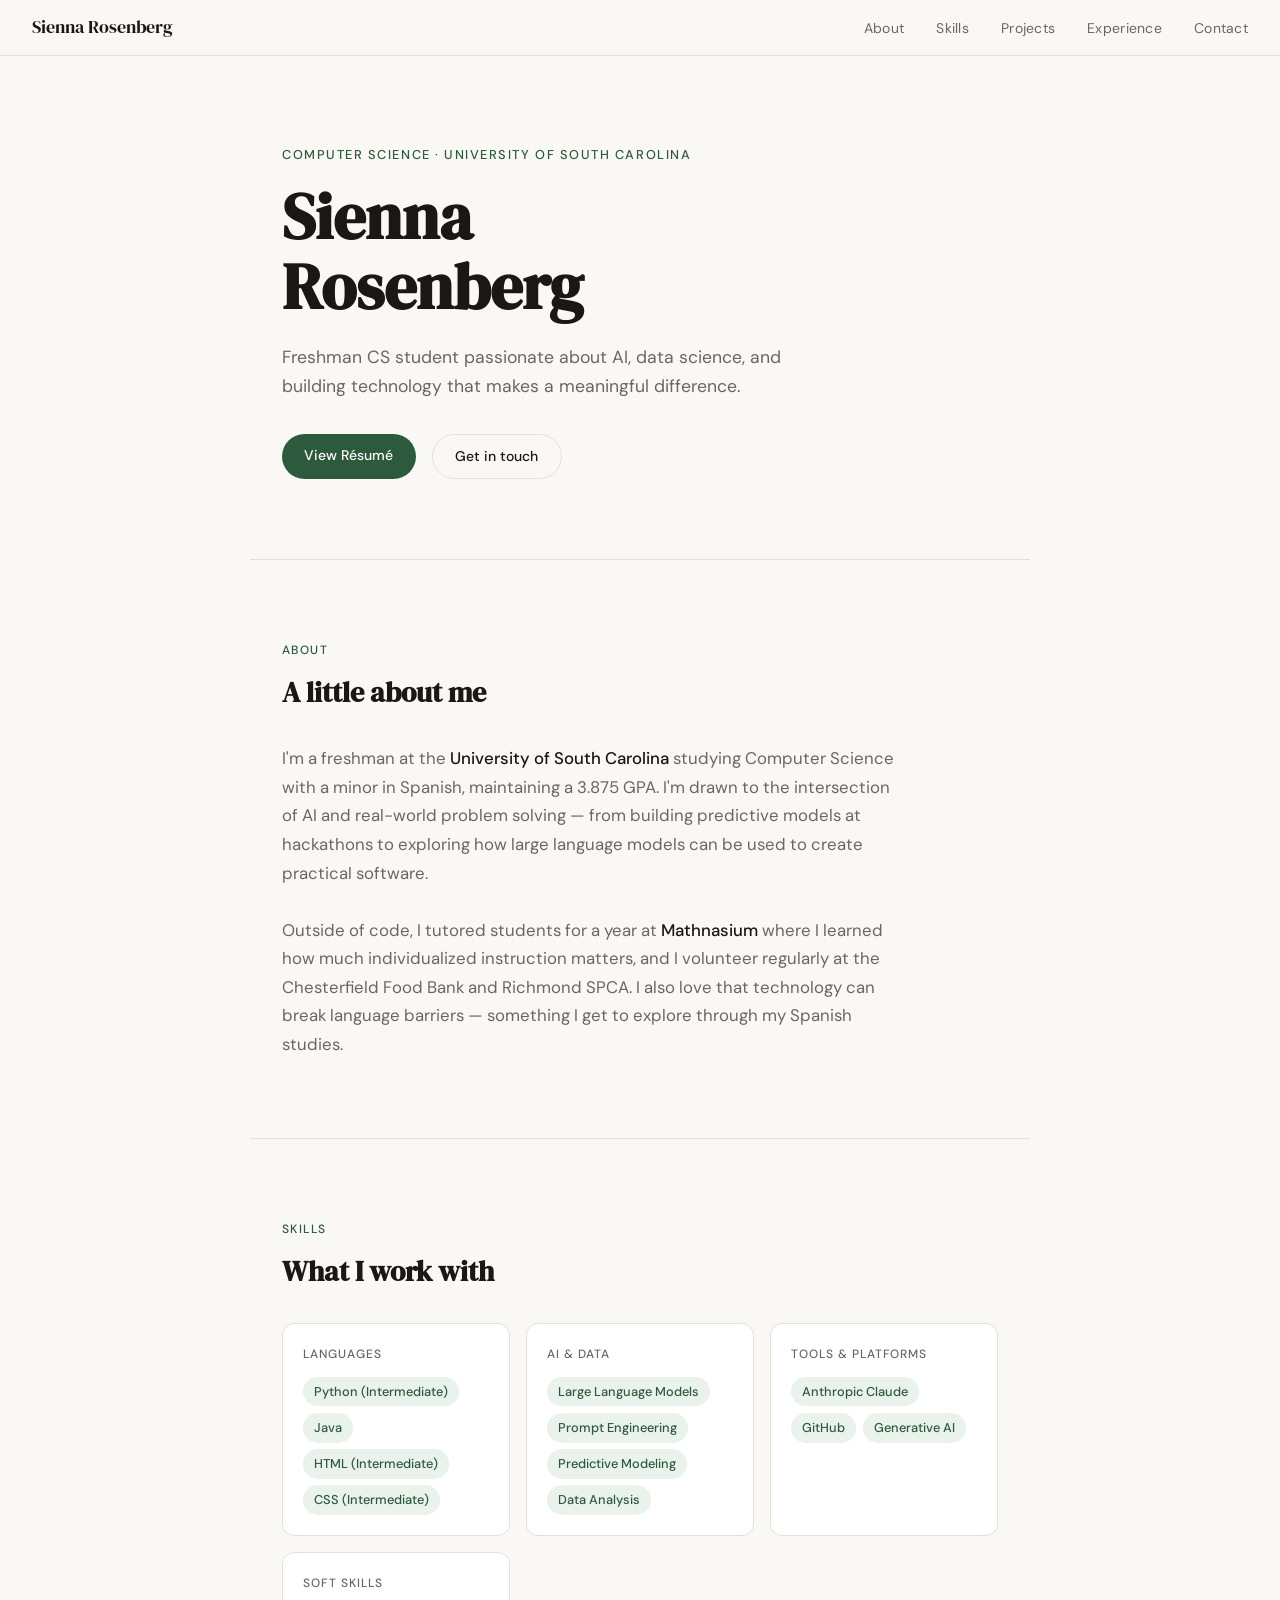
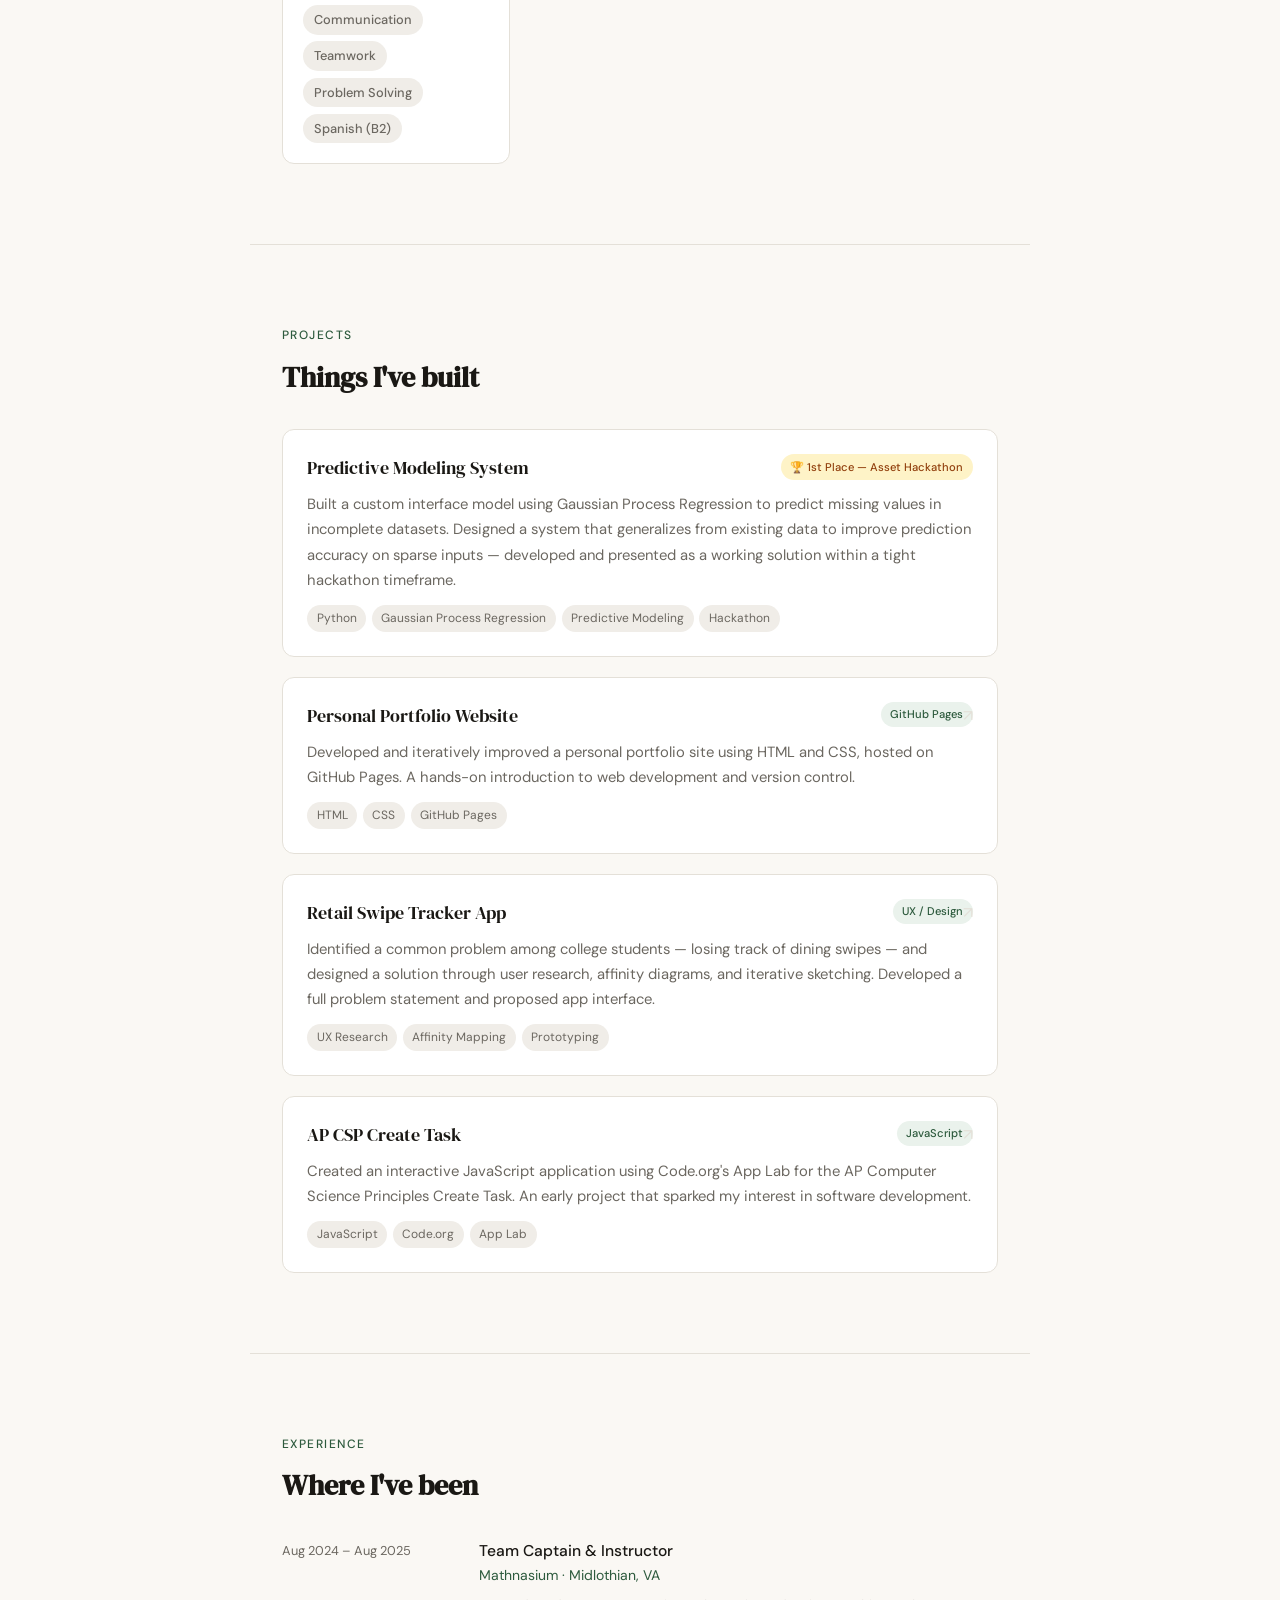
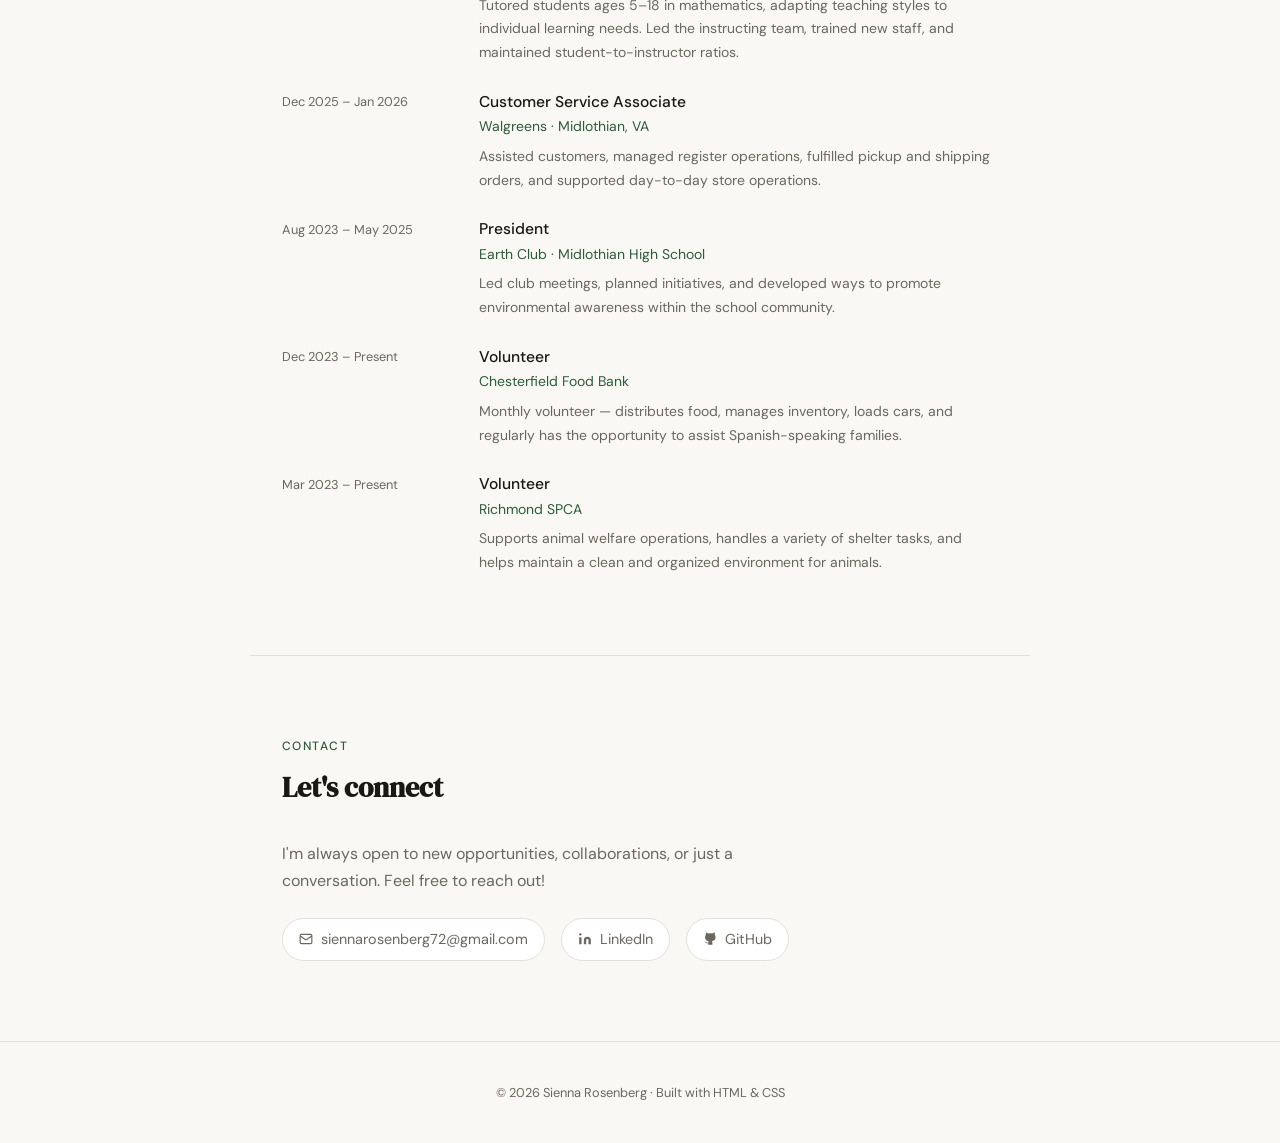
==== commit 8904eee9: "Update index.html" ====
--- a/index.html
+++ b/index.html
@@ -431,10 +431,10 @@
       <div class="skill-card">
         <p class="skill-card-title">Languages</p>
         <div class="skill-tags">
-          <span class="tag">Python</span>
+          <span class="tag">Python (Intermediate)</span>
           <span class="tag">Java</span>
-          <span class="tag">HTML</span>
-          <span class="tag">CSS</span>
+          <span class="tag">HTML (Intermediate)</span>
+          <span class="tag">CSS (Intermediate)</span>
         </div>
       </div>
       <div class="skill-card">
@@ -451,7 +451,6 @@
         <div class="skill-tags">
           <span class="tag">Anthropic Claude</span>
           <span class="tag">GitHub</span>
-          <span class="tag">Pandas</span>
           <span class="tag">Generative AI</span>
         </div>
       </div>
@@ -461,7 +460,7 @@
           <span class="tag tag-gray">Communication</span>
           <span class="tag tag-gray">Teamwork</span>
           <span class="tag tag-gray">Problem Solving</span>
-          <span class="tag tag-gray">Spanish (Intermediate)</span>
+          <span class="tag tag-gray">Spanish (B2)</span>
         </div>
       </div>
     </div>
@@ -473,7 +472,7 @@
     <h2>Things I've built</h2>
     <div class="projects-list">
 
-      <a class="project-card" href="#" target="_blank">
+      <div class="project-card">
         <div class="project-header">
           <span class="project-title">Predictive Modeling System</span>
           <span class="project-badge badge-winner">🏆 1st Place — Asset Hackathon</span>
@@ -485,15 +484,14 @@
           <span class="project-tag">Predictive Modeling</span>
           <span class="project-tag">Hackathon</span>
         </div>
-        <span class="arrow">↗</span>
-      </a>
+      </div>
 
       <a class="project-card" href="https://siennarosenberg.github.io/" target="_blank">
         <div class="project-header">
           <span class="project-title">Personal Portfolio Website</span>
           <span class="project-badge badge-class">GitHub Pages</span>
         </div>
-        <p class="project-desc">Designed and built this portfolio site from scratch using HTML and CSS, hosted on GitHub Pages. A hands-on introduction to web development and version control.</p>
+        <p class="project-desc">Developed and iteratively improved a personal portfolio site using HTML and CSS, hosted on GitHub Pages. A hands-on introduction to web development and version control.</p>
         <div class="project-tags">
           <span class="project-tag">HTML</span>
           <span class="project-tag">CSS</span>
@@ -609,7 +607,7 @@
   </section>
 
   <footer>
-    © 2026 Sienna Rosenberg · Built with HTML &amp; CSS &amp; Claude
+    © 2026 Sienna Rosenberg · Built with HTML &amp; CSS
   </footer>
 
 </body>
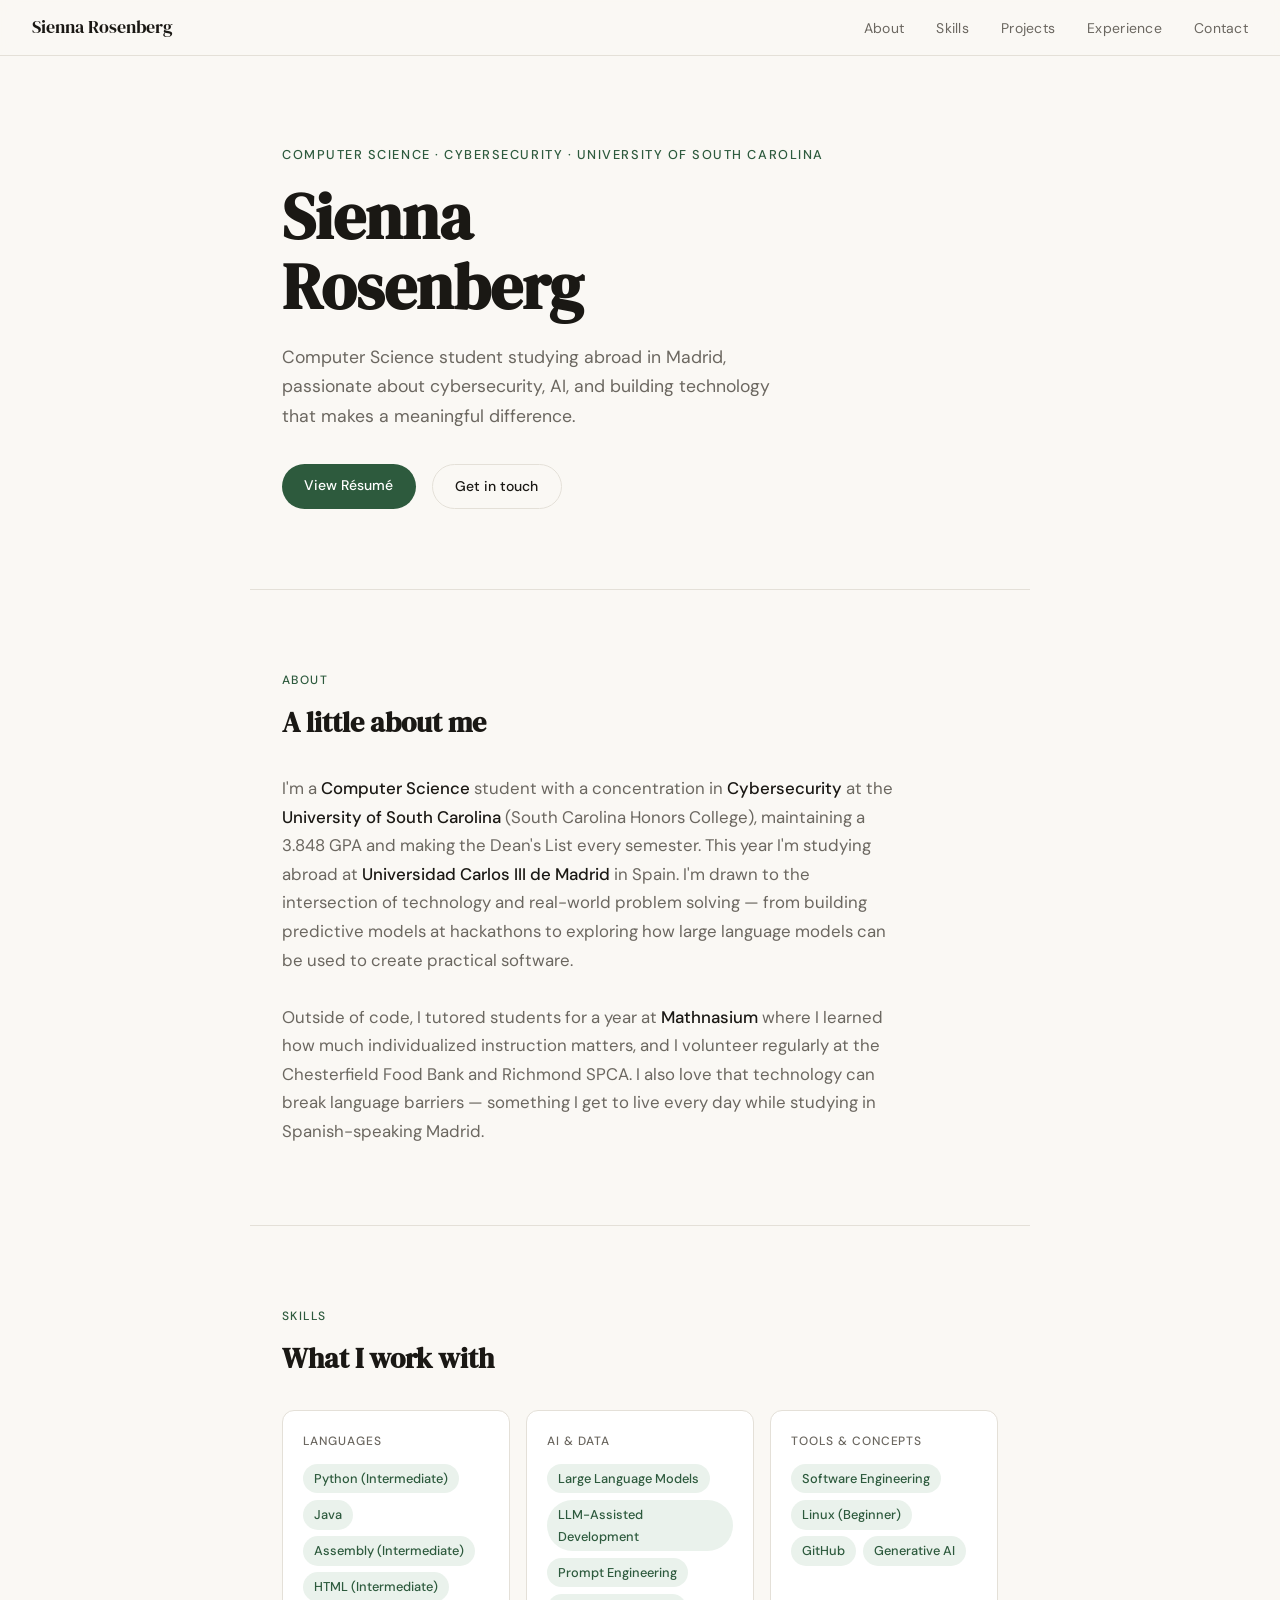
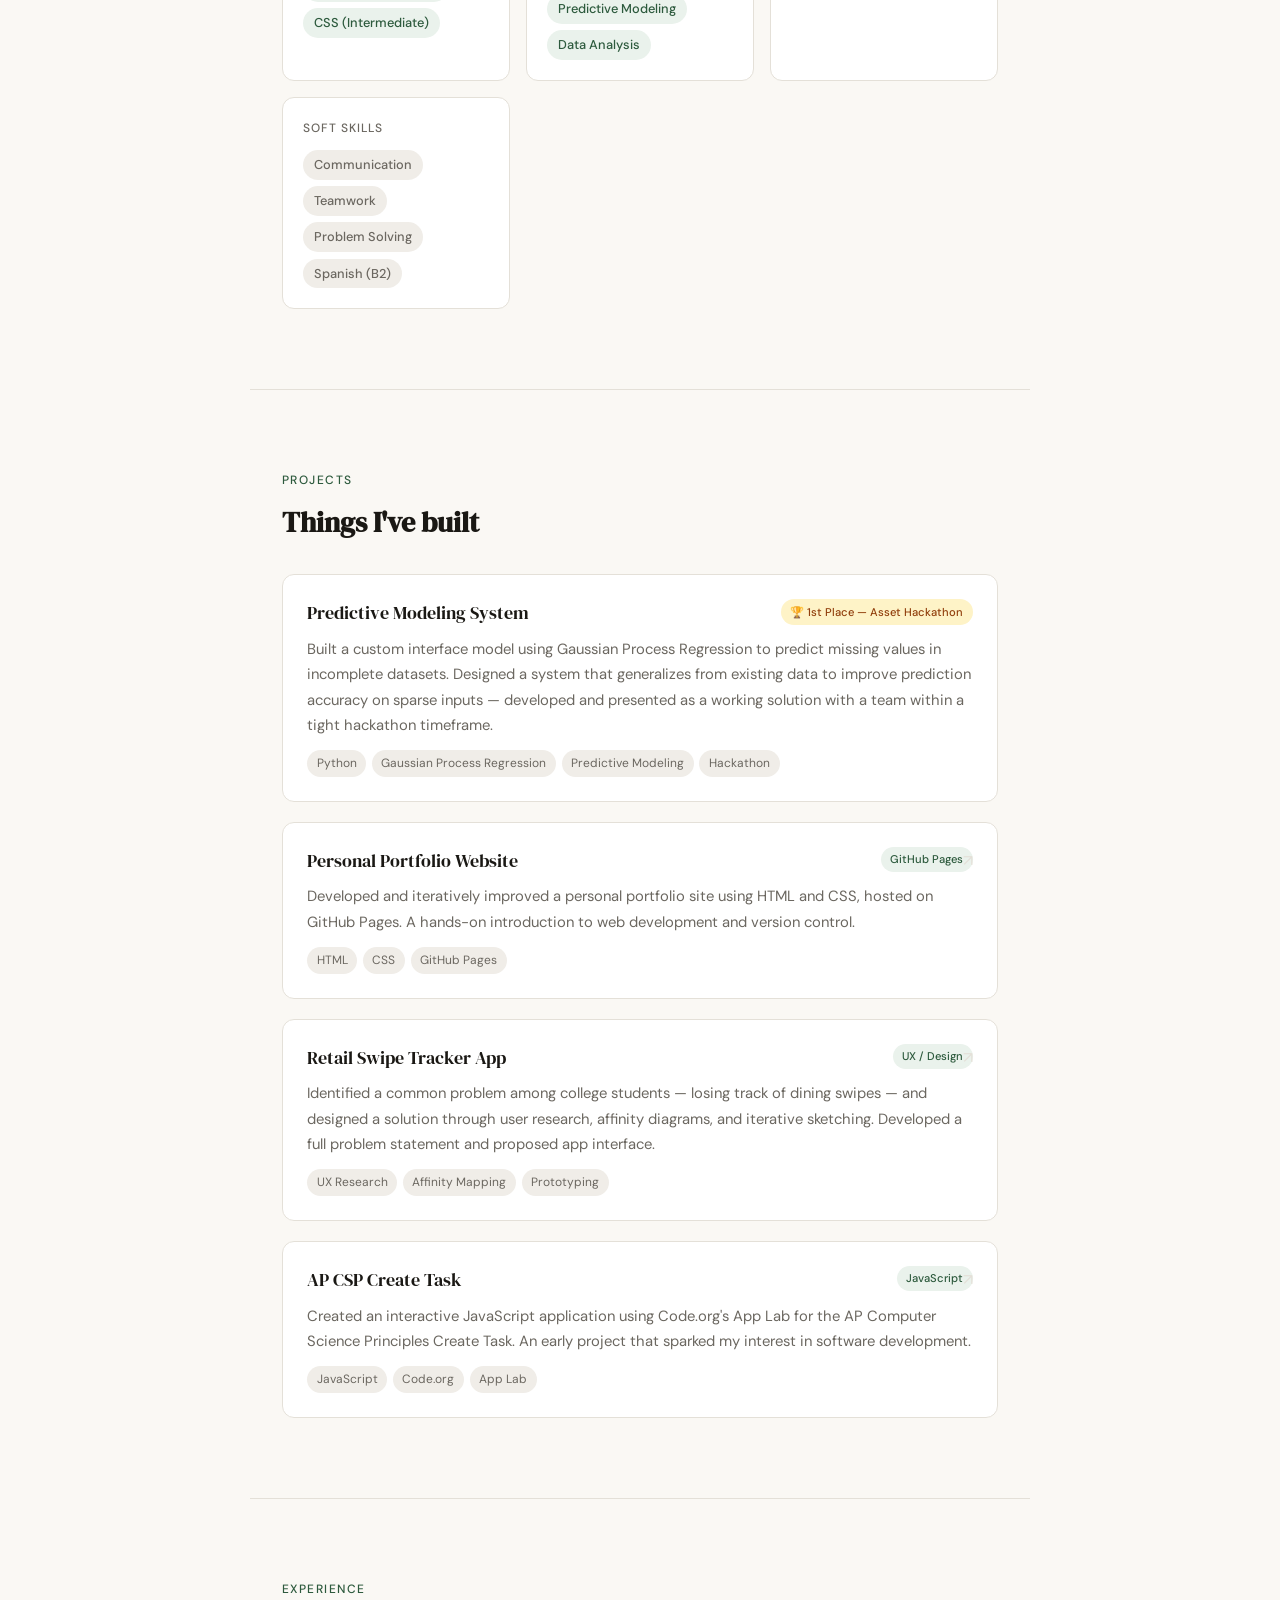
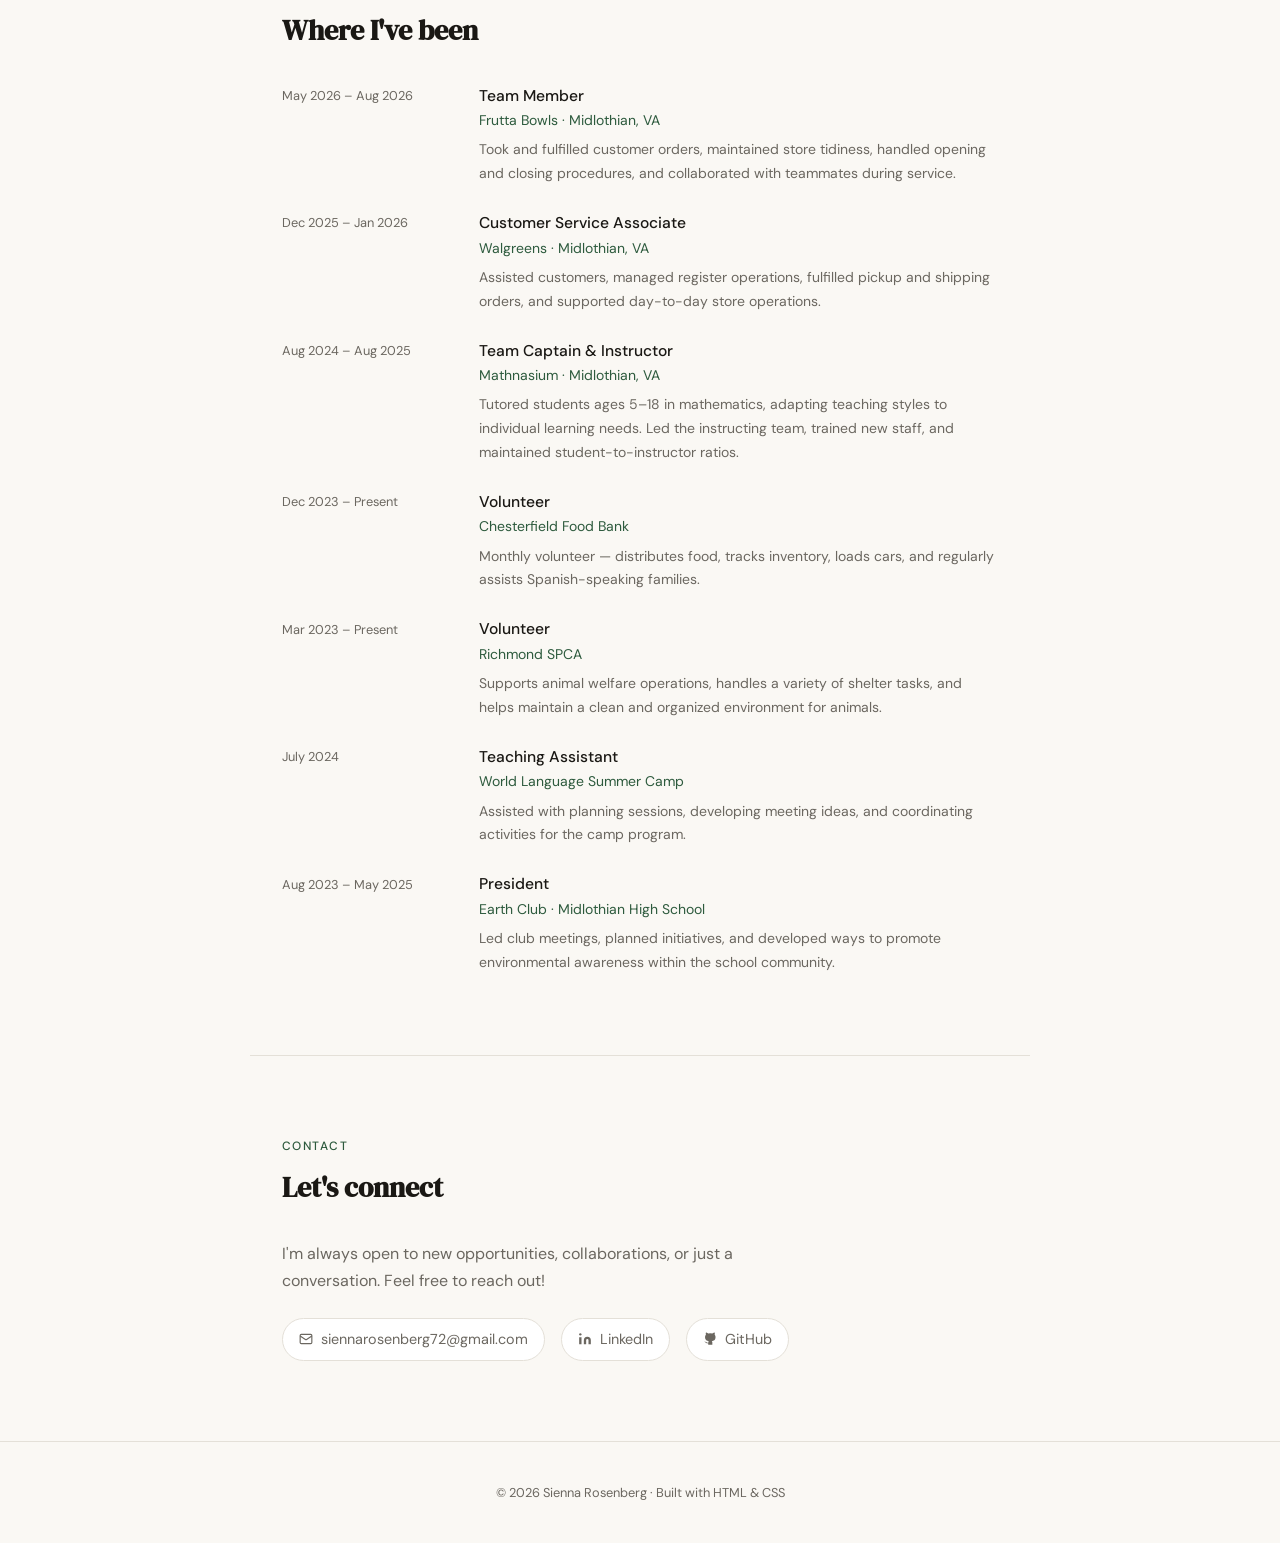
==== commit 65073c9d: "updated to match contents of 11/26 resume" ====
--- a/index.html
+++ b/index.html
@@ -404,11 +404,11 @@
 
   <!-- HERO -->
   <section id="hero">
-    <p class="hero-eyebrow fade-up">Computer Science · University of South Carolina</p>
+    <p class="hero-eyebrow fade-up">Computer Science · Cybersecurity · University of South Carolina</p>
     <h1 class="fade-up delay-1">Sienna<br>Rosenberg</h1>
-    <p class="hero-sub fade-up delay-2">Freshman CS student passionate about AI, data science, and building technology that makes a meaningful difference.</p>
+    <p class="hero-sub fade-up delay-2">Computer Science student studying abroad in Madrid, passionate about cybersecurity, AI, and building technology that makes a meaningful difference.</p>
     <div class="hero-links fade-up delay-3">
-      <a href="https://siennarosenberg.github.io/files/resume11.25.pdf" class="btn btn-primary" target="_blank">View Résumé</a>
+      <a href="files/Resume_Sienna_Rosenberg_11_26.docx.pdf" class="btn btn-primary" target="_blank">View Résumé</a>
       <a href="#contact" class="btn btn-outline">Get in touch</a>
     </div>
   </section>
@@ -418,8 +418,8 @@
     <p class="section-label">About</p>
     <h2>A little about me</h2>
     <p class="about-text">
-      I'm a freshman at the <strong>University of South Carolina</strong> studying Computer Science with a minor in Spanish, maintaining a 3.875 GPA. I'm drawn to the intersection of AI and real-world problem solving — from building predictive models at hackathons to exploring how large language models can be used to create practical software.<br><br>
-      Outside of code, I tutored students for a year at <strong>Mathnasium</strong> where I learned how much individualized instruction matters, and I volunteer regularly at the Chesterfield Food Bank and Richmond SPCA. I also love that technology can break language barriers — something I get to explore through my Spanish studies.
+      I'm a <strong>Computer Science</strong> student with a concentration in <strong>Cybersecurity</strong> at the <strong>University of South Carolina</strong> (South Carolina Honors College), maintaining a 3.848 GPA and making the Dean's List every semester. This year I'm studying abroad at <strong>Universidad Carlos III de Madrid</strong> in Spain. I'm drawn to the intersection of technology and real-world problem solving — from building predictive models at hackathons to exploring how large language models can be used to create practical software.<br><br>
+      Outside of code, I tutored students for a year at <strong>Mathnasium</strong> where I learned how much individualized instruction matters, and I volunteer regularly at the Chesterfield Food Bank and Richmond SPCA. I also love that technology can break language barriers — something I get to live every day while studying in Spanish-speaking Madrid.
     </p>
   </section>
 
@@ -433,6 +433,7 @@
         <div class="skill-tags">
           <span class="tag">Python (Intermediate)</span>
           <span class="tag">Java</span>
+          <span class="tag">Assembly (Intermediate)</span>
           <span class="tag">HTML (Intermediate)</span>
           <span class="tag">CSS (Intermediate)</span>
         </div>
@@ -441,15 +442,17 @@
         <p class="skill-card-title">AI &amp; Data</p>
         <div class="skill-tags">
           <span class="tag">Large Language Models</span>
+          <span class="tag">LLM-Assisted Development</span>
           <span class="tag">Prompt Engineering</span>
           <span class="tag">Predictive Modeling</span>
           <span class="tag">Data Analysis</span>
         </div>
       </div>
       <div class="skill-card">
-        <p class="skill-card-title">Tools &amp; Platforms</p>
+        <p class="skill-card-title">Tools &amp; Concepts</p>
         <div class="skill-tags">
-          <span class="tag">Anthropic Claude</span>
+          <span class="tag">Software Engineering</span>
+          <span class="tag">Linux (Beginner)</span>
           <span class="tag">GitHub</span>
           <span class="tag">Generative AI</span>
         </div>
@@ -477,7 +480,7 @@
           <span class="project-title">Predictive Modeling System</span>
           <span class="project-badge badge-winner">🏆 1st Place — Asset Hackathon</span>
         </div>
-        <p class="project-desc">Built a custom interface model using Gaussian Process Regression to predict missing values in incomplete datasets. Designed a system that generalizes from existing data to improve prediction accuracy on sparse inputs — developed and presented as a working solution within a tight hackathon timeframe.</p>
+        <p class="project-desc">Built a custom interface model using Gaussian Process Regression to predict missing values in incomplete datasets. Designed a system that generalizes from existing data to improve prediction accuracy on sparse inputs — developed and presented as a working solution with a team within a tight hackathon timeframe.</p>
         <div class="project-tags">
           <span class="project-tag">Python</span>
           <span class="project-tag">Gaussian Process Regression</span>
@@ -536,6 +539,24 @@
     <p class="section-label">Experience</p>
     <h2>Where I've been</h2>
     <div class="exp-list">
+
+      <div class="exp-item">
+        <span class="exp-date">May 2026 – Aug 2026</span>
+        <div>
+          <p class="exp-role">Team Member</p>
+          <p class="exp-org">Frutta Bowls · Midlothian, VA</p>
+          <p class="exp-desc">Took and fulfilled customer orders, maintained store tidiness, handled opening and closing procedures, and collaborated with teammates during service.</p>
+        </div>
+      </div>
+
+      <div class="exp-item">
+        <span class="exp-date">Dec 2025 – Jan 2026</span>
+        <div>
+          <p class="exp-role">Customer Service Associate</p>
+          <p class="exp-org">Walgreens · Midlothian, VA</p>
+          <p class="exp-desc">Assisted customers, managed register operations, fulfilled pickup and shipping orders, and supported day-to-day store operations.</p>
+        </div>
+      </div>
 
       <div class="exp-item">
         <span class="exp-date">Aug 2024 – Aug 2025</span>
@@ -547,11 +568,29 @@
       </div>
 
       <div class="exp-item">
-        <span class="exp-date">Dec 2025 – Jan 2026</span>
+        <span class="exp-date">Dec 2023 – Present</span>
         <div>
-          <p class="exp-role">Customer Service Associate</p>
-          <p class="exp-org">Walgreens · Midlothian, VA</p>
-          <p class="exp-desc">Assisted customers, managed register operations, fulfilled pickup and shipping orders, and supported day-to-day store operations.</p>
+          <p class="exp-role">Volunteer</p>
+          <p class="exp-org">Chesterfield Food Bank</p>
+          <p class="exp-desc">Monthly volunteer — distributes food, tracks inventory, loads cars, and regularly assists Spanish-speaking families.</p>
+        </div>
+      </div>
+
+      <div class="exp-item">
+        <span class="exp-date">Mar 2023 – Present</span>
+        <div>
+          <p class="exp-role">Volunteer</p>
+          <p class="exp-org">Richmond SPCA</p>
+          <p class="exp-desc">Supports animal welfare operations, handles a variety of shelter tasks, and helps maintain a clean and organized environment for animals.</p>
+        </div>
+      </div>
+
+      <div class="exp-item">
+        <span class="exp-date">July 2024</span>
+        <div>
+          <p class="exp-role">Teaching Assistant</p>
+          <p class="exp-org">World Language Summer Camp</p>
+          <p class="exp-desc">Assisted with planning sessions, developing meeting ideas, and coordinating activities for the camp program.</p>
         </div>
       </div>
 
@@ -561,24 +600,6 @@
           <p class="exp-role">President</p>
           <p class="exp-org">Earth Club · Midlothian High School</p>
           <p class="exp-desc">Led club meetings, planned initiatives, and developed ways to promote environmental awareness within the school community.</p>
-        </div>
-      </div>
-
-      <div class="exp-item">
-        <span class="exp-date">Dec 2023 – Present</span>
-        <div>
-          <p class="exp-role">Volunteer</p>
-          <p class="exp-org">Chesterfield Food Bank</p>
-          <p class="exp-desc">Monthly volunteer — distributes food, manages inventory, loads cars, and regularly has the opportunity to assist Spanish-speaking families.</p>
-        </div>
-      </div>
-
-      <div class="exp-item">
-        <span class="exp-date">Mar 2023 – Present</span>
-        <div>
-          <p class="exp-role">Volunteer</p>
-          <p class="exp-org">Richmond SPCA</p>
-          <p class="exp-desc">Supports animal welfare operations, handles a variety of shelter tasks, and helps maintain a clean and organized environment for animals.</p>
         </div>
       </div>
 
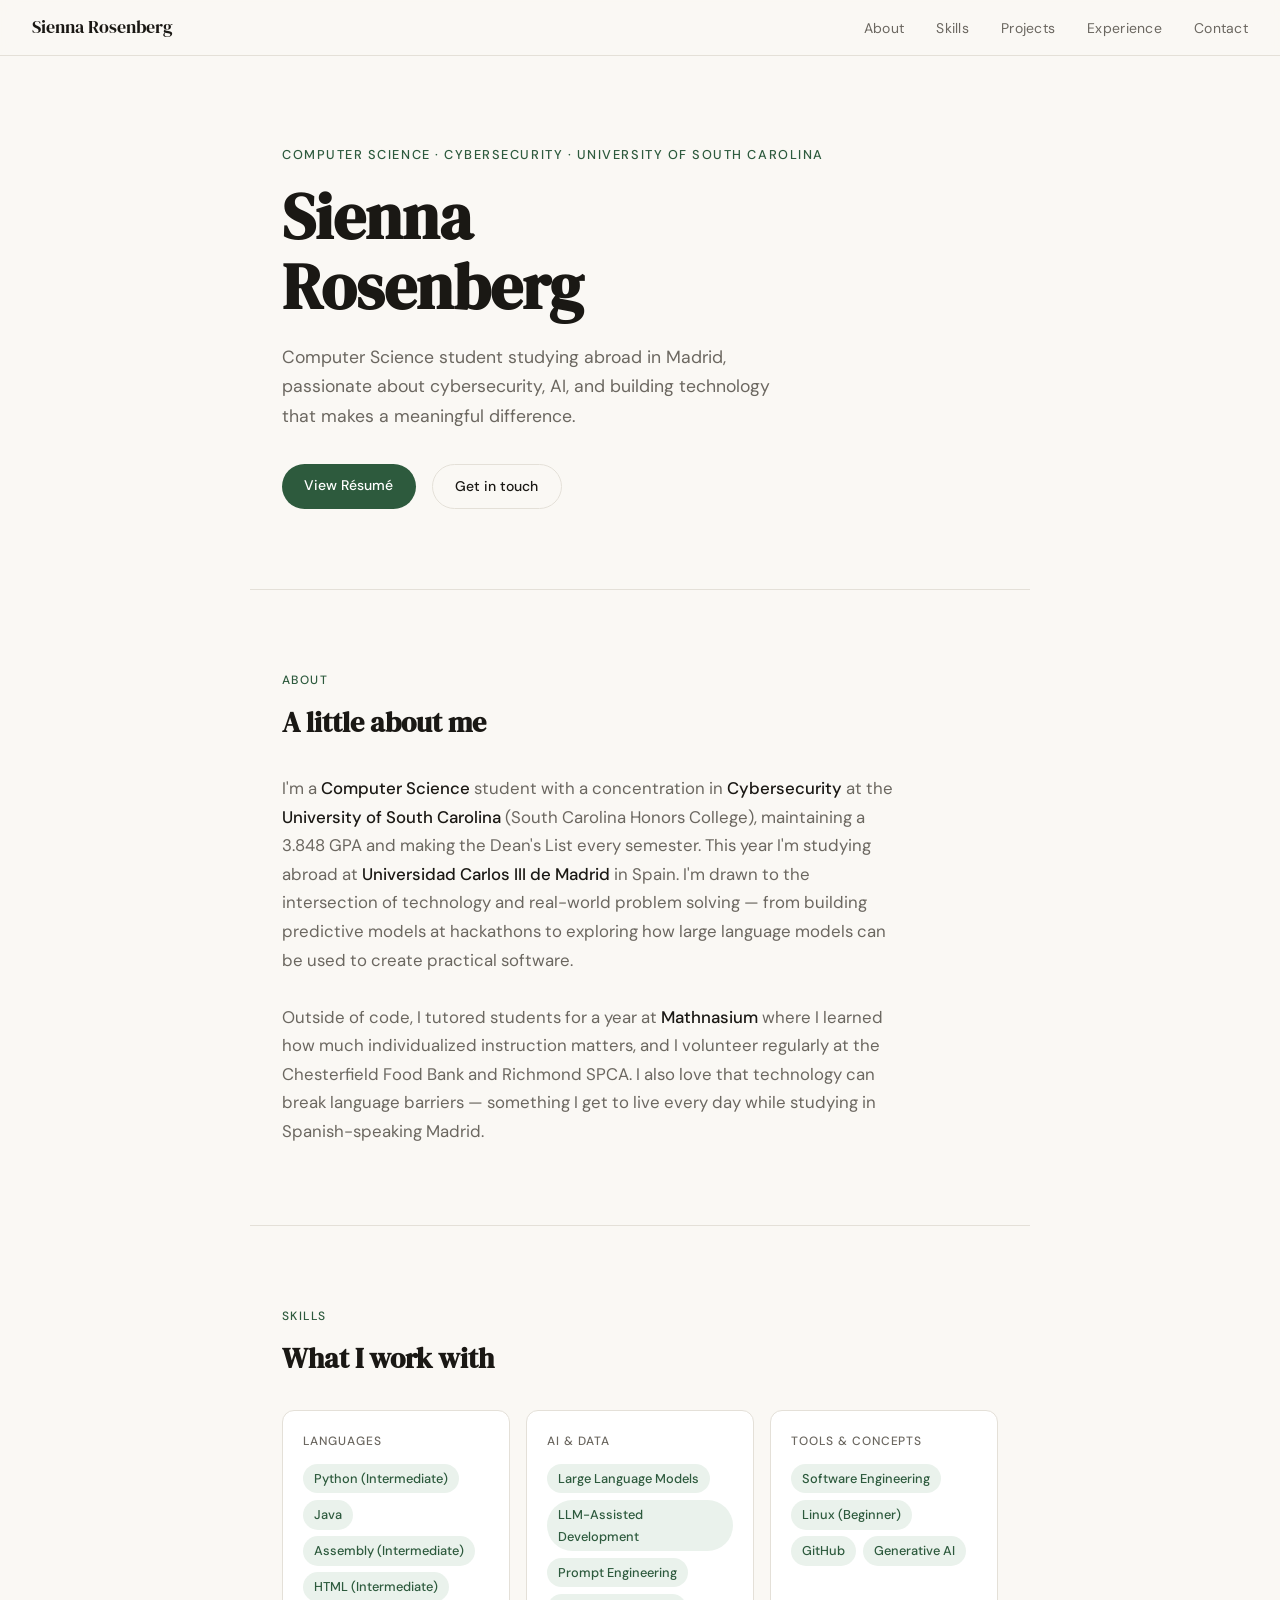
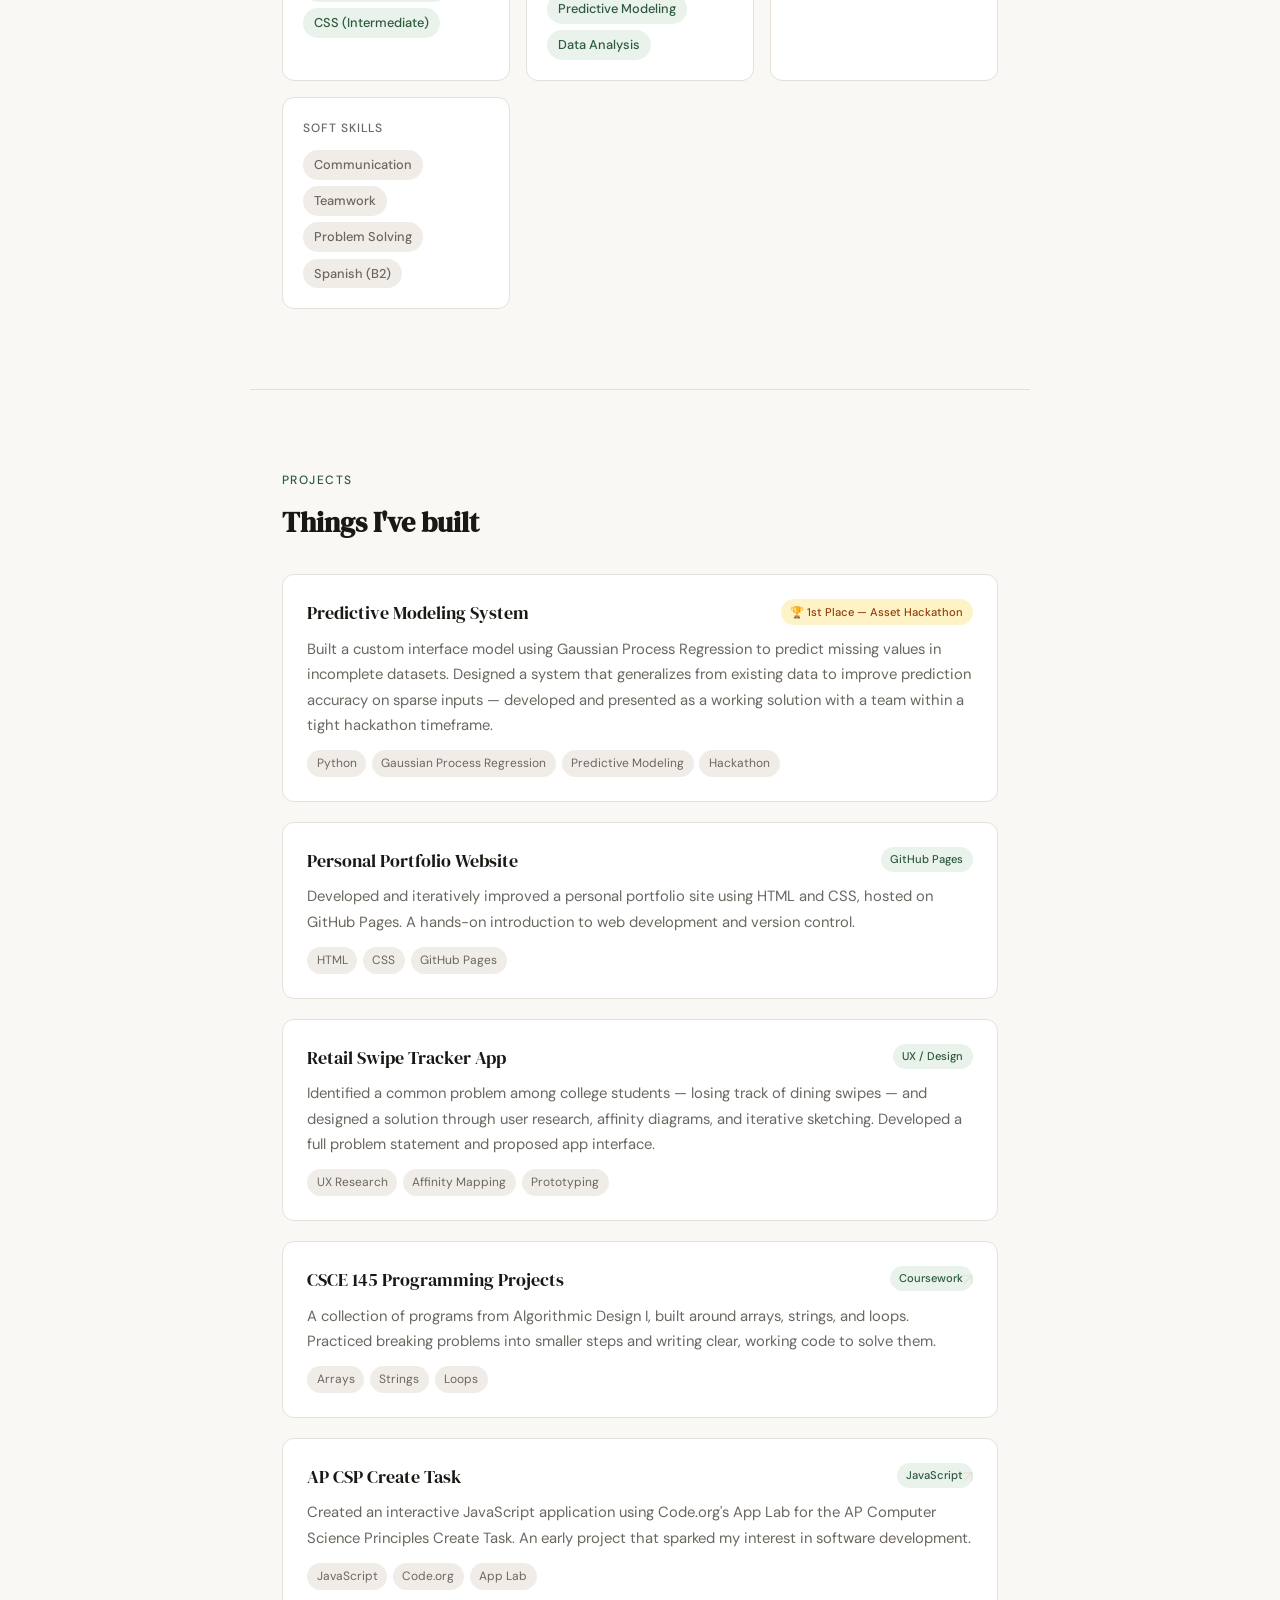
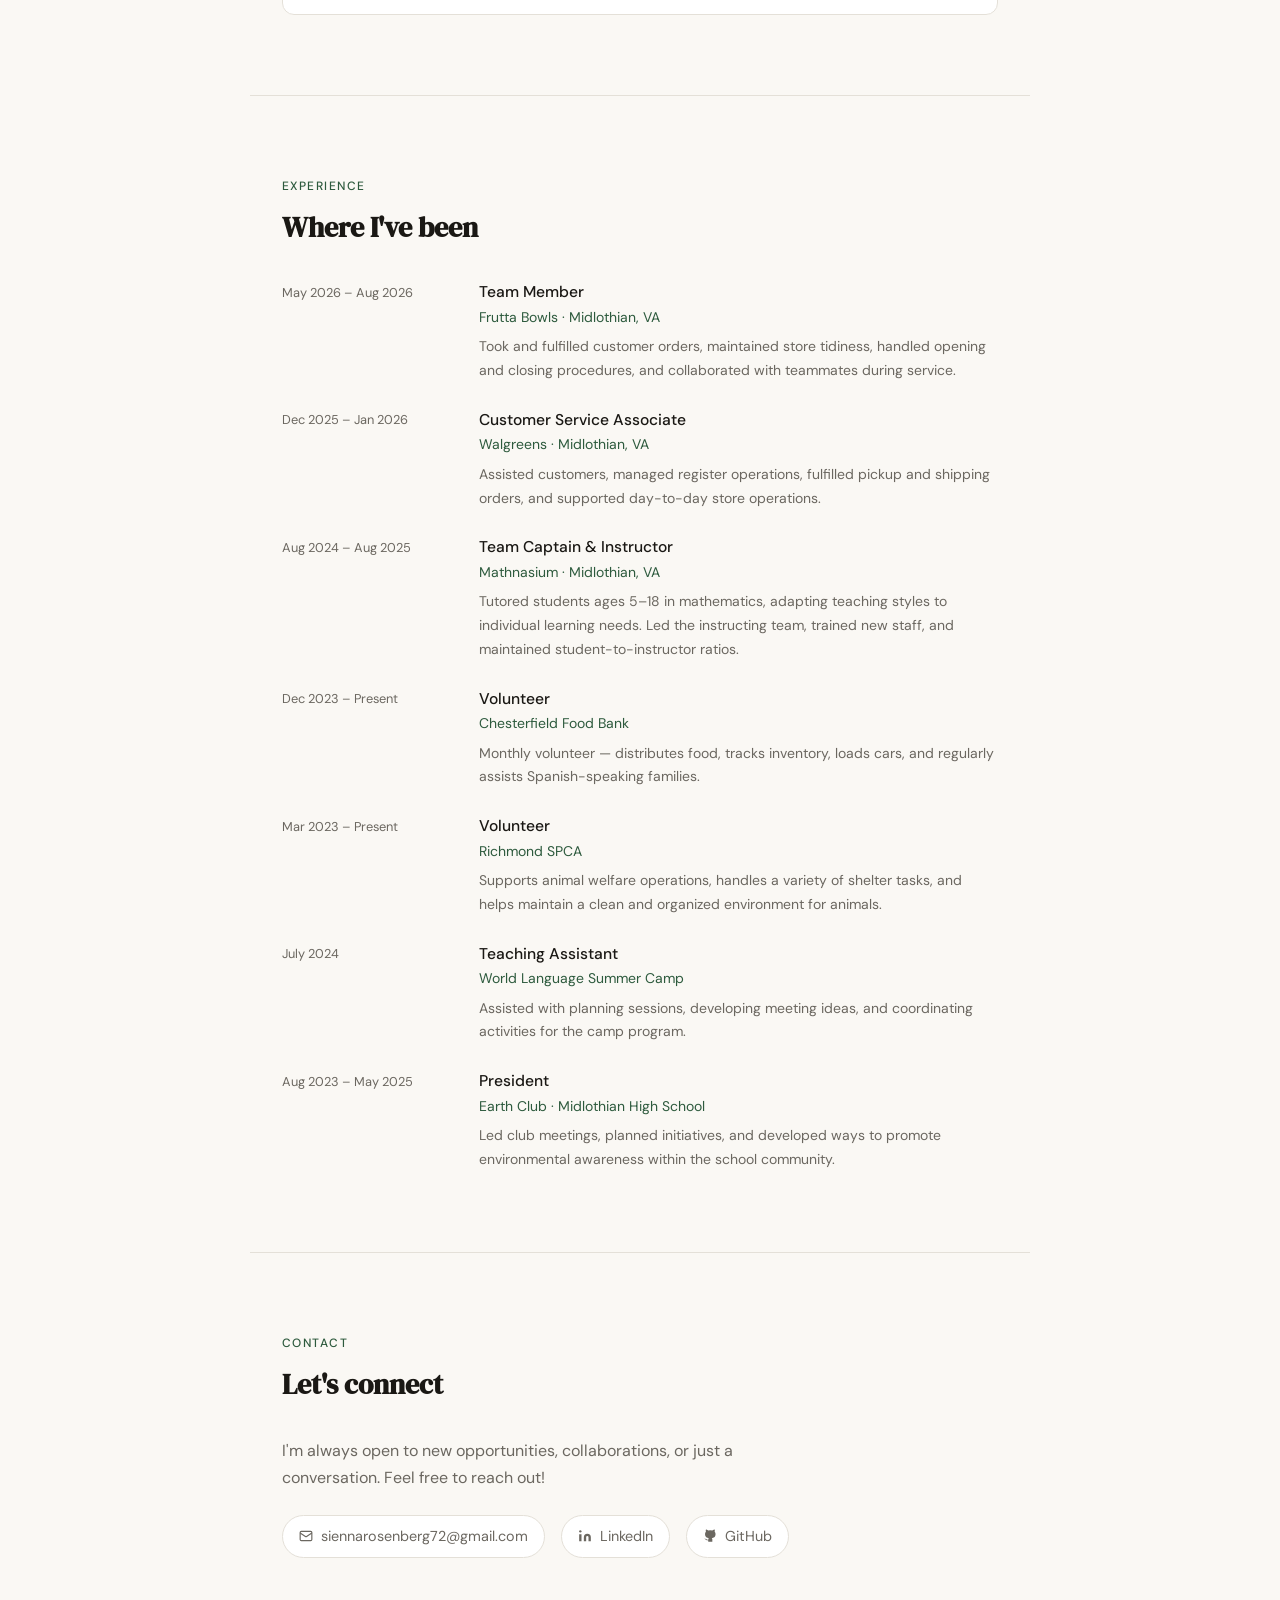
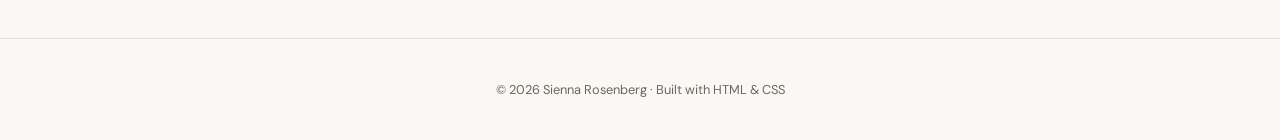
==== commit bb0586e5: "Refactor project cards and add new project section Updated project cards to use div elements instead" ====
--- a/index.html
+++ b/index.html
@@ -489,7 +489,7 @@
         </div>
       </div>
 
-      <a class="project-card" href="https://siennarosenberg.github.io/" target="_blank">
+      <div class="project-card">
         <div class="project-header">
           <span class="project-title">Personal Portfolio Website</span>
           <span class="project-badge badge-class">GitHub Pages</span>
@@ -500,10 +500,9 @@
           <span class="project-tag">CSS</span>
           <span class="project-tag">GitHub Pages</span>
         </div>
-        <span class="arrow">↗</span>
-      </a>
-
-      <a class="project-card" href="https://github.com/siennarosenberg/CSCE145" target="_blank">
+      </div>
+
+      <div class="project-card">
         <div class="project-header">
           <span class="project-title">Retail Swipe Tracker App</span>
           <span class="project-badge badge-class">UX / Design</span>
@@ -513,6 +512,19 @@
           <span class="project-tag">UX Research</span>
           <span class="project-tag">Affinity Mapping</span>
           <span class="project-tag">Prototyping</span>
+        </div>
+      </div>
+
+      <a class="project-card" href="https://github.com/siennarosenberg/CSCE145" target="_blank">
+        <div class="project-header">
+          <span class="project-title">CSCE 145 Programming Projects</span>
+          <span class="project-badge badge-class">Coursework</span>
+        </div>
+        <p class="project-desc">A collection of programs from Algorithmic Design I, built around arrays, strings, and loops. Practiced breaking problems into smaller steps and writing clear, working code to solve them.</p>
+        <div class="project-tags">
+          <span class="project-tag">Arrays</span>
+          <span class="project-tag">Strings</span>
+          <span class="project-tag">Loops</span>
         </div>
         <span class="arrow">↗</span>
       </a>
